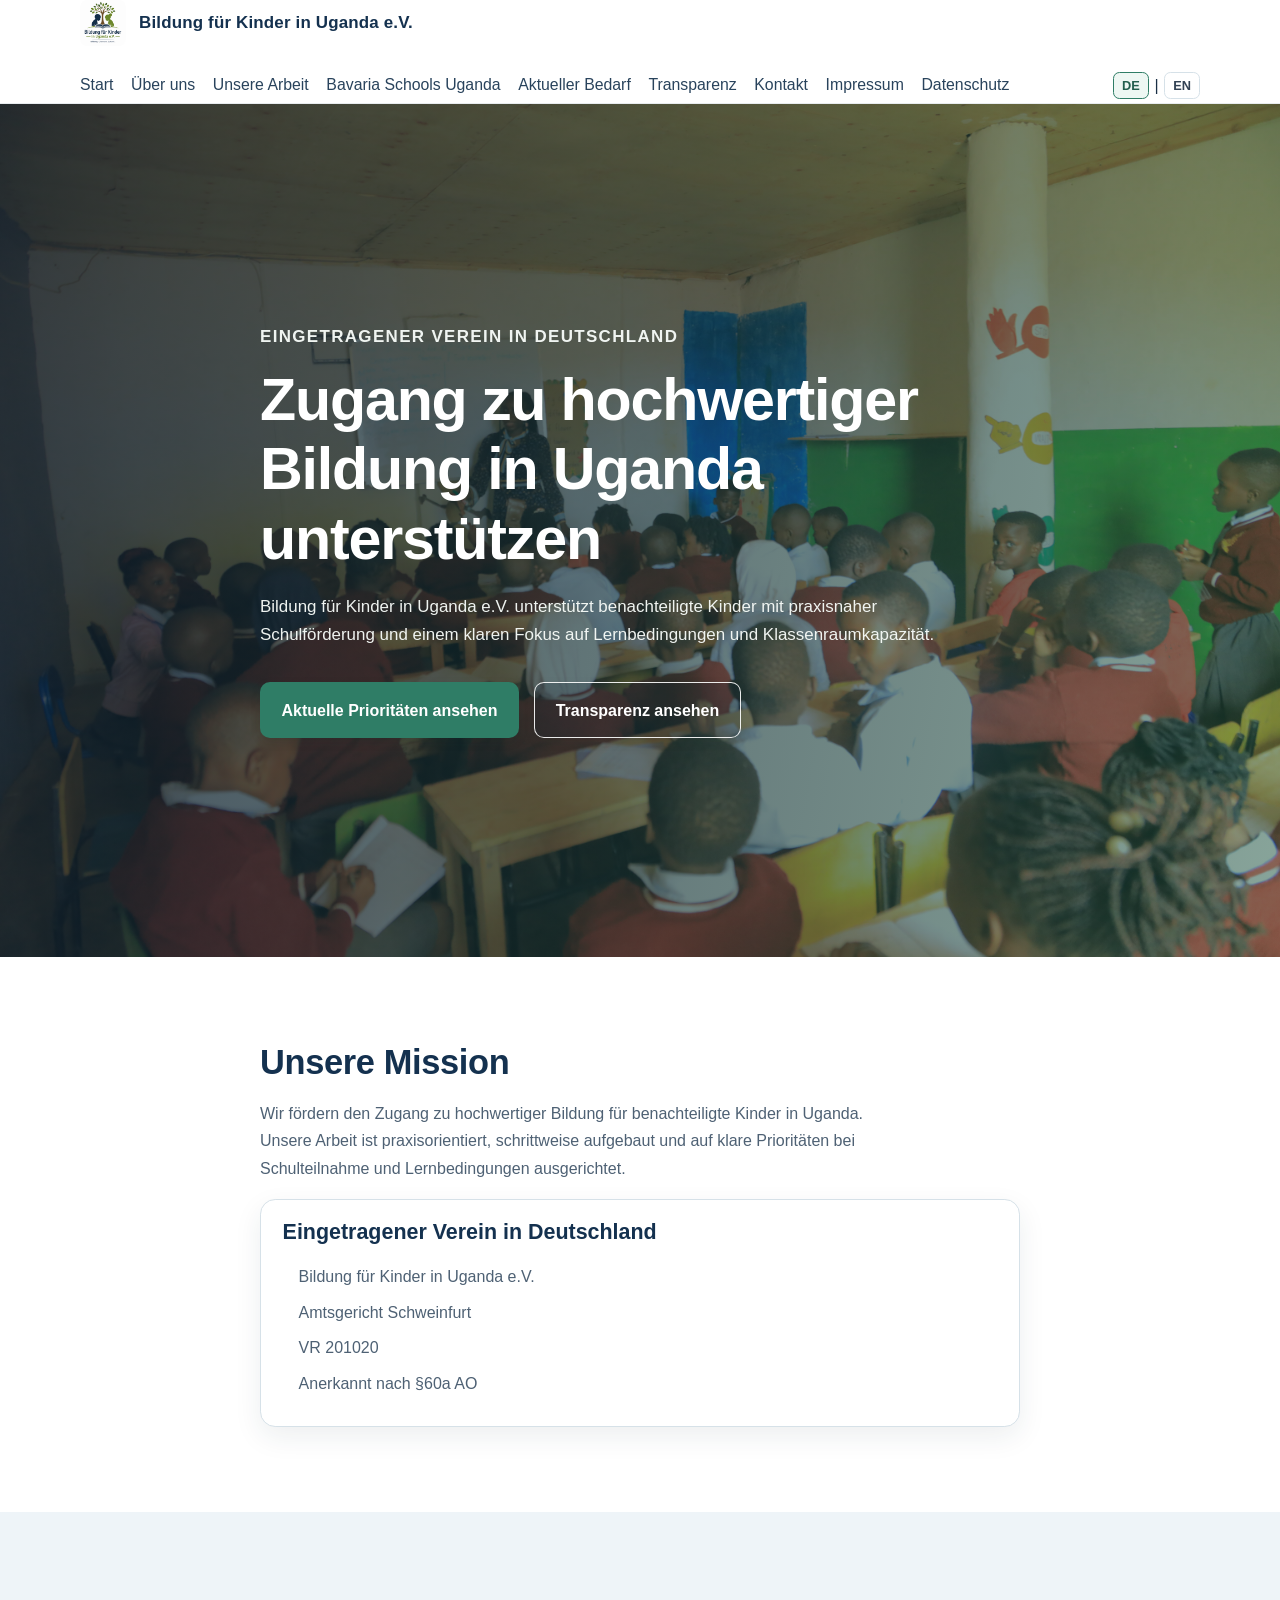
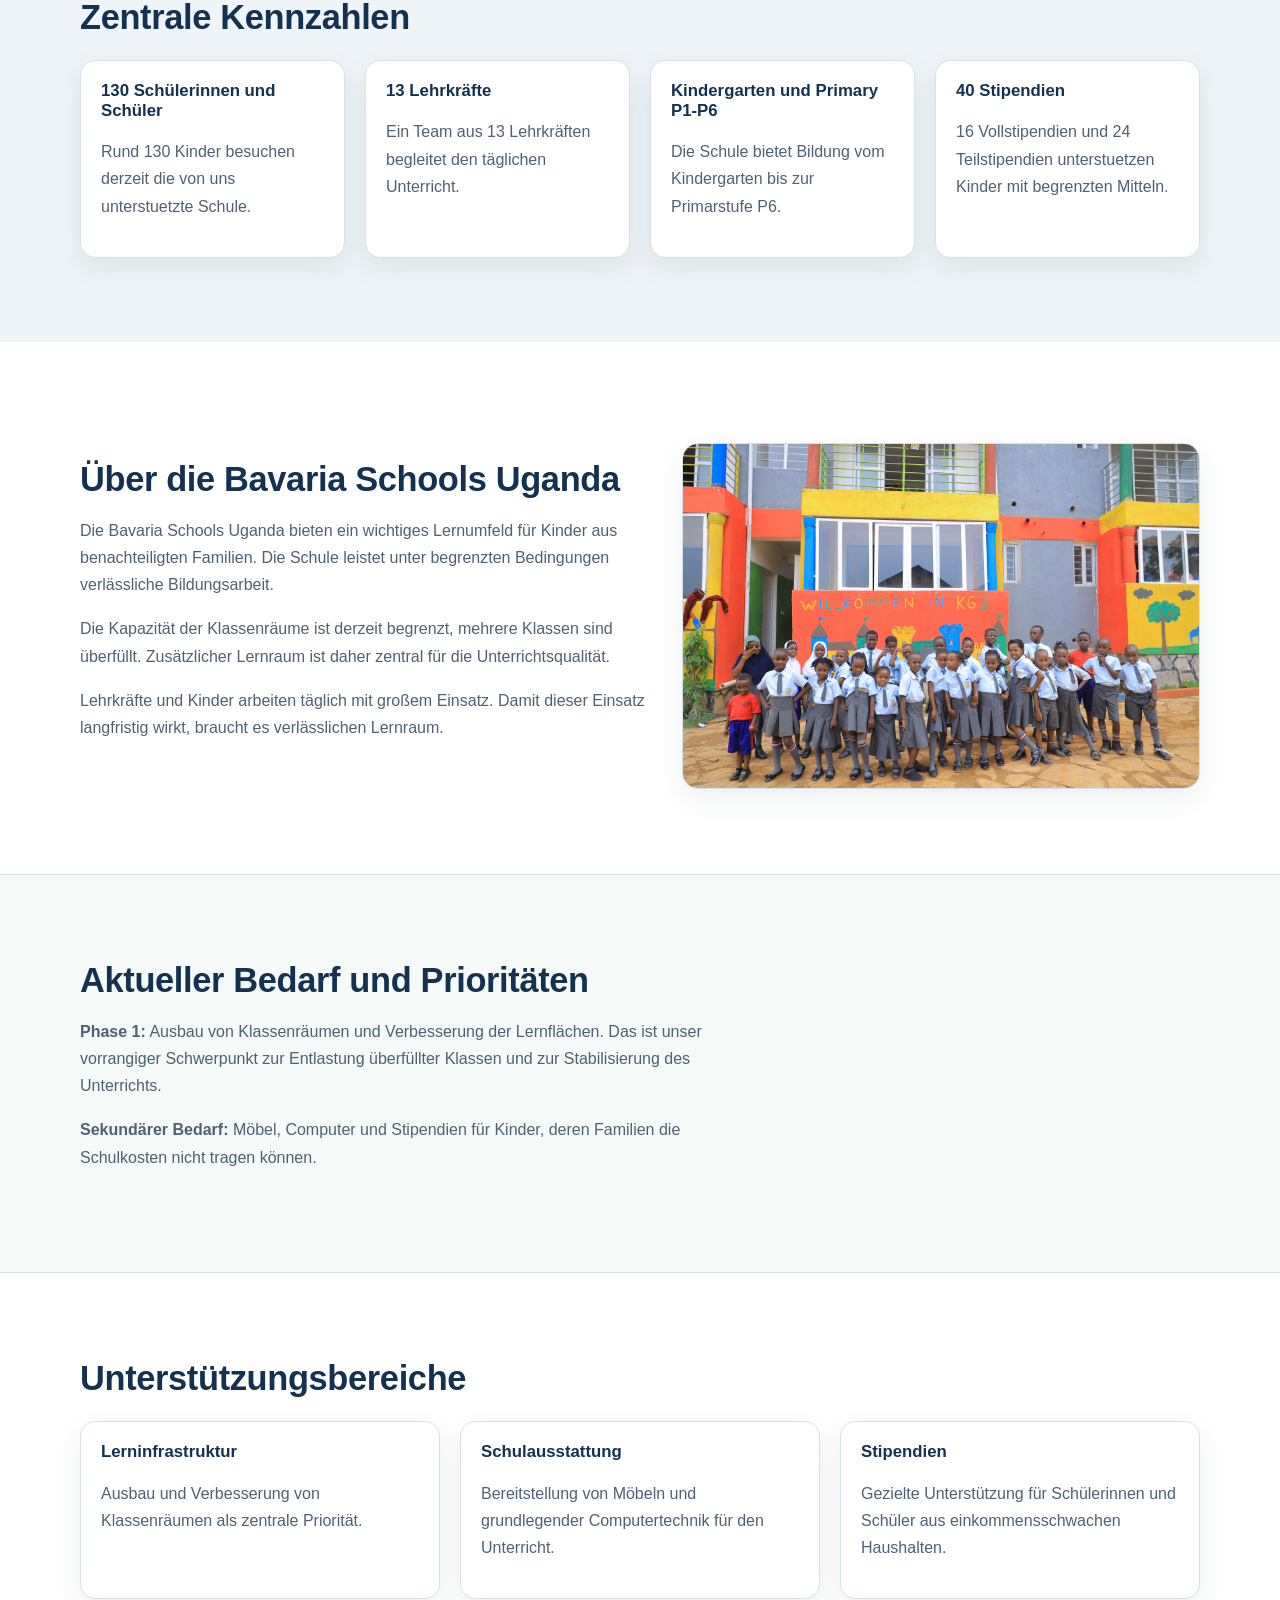
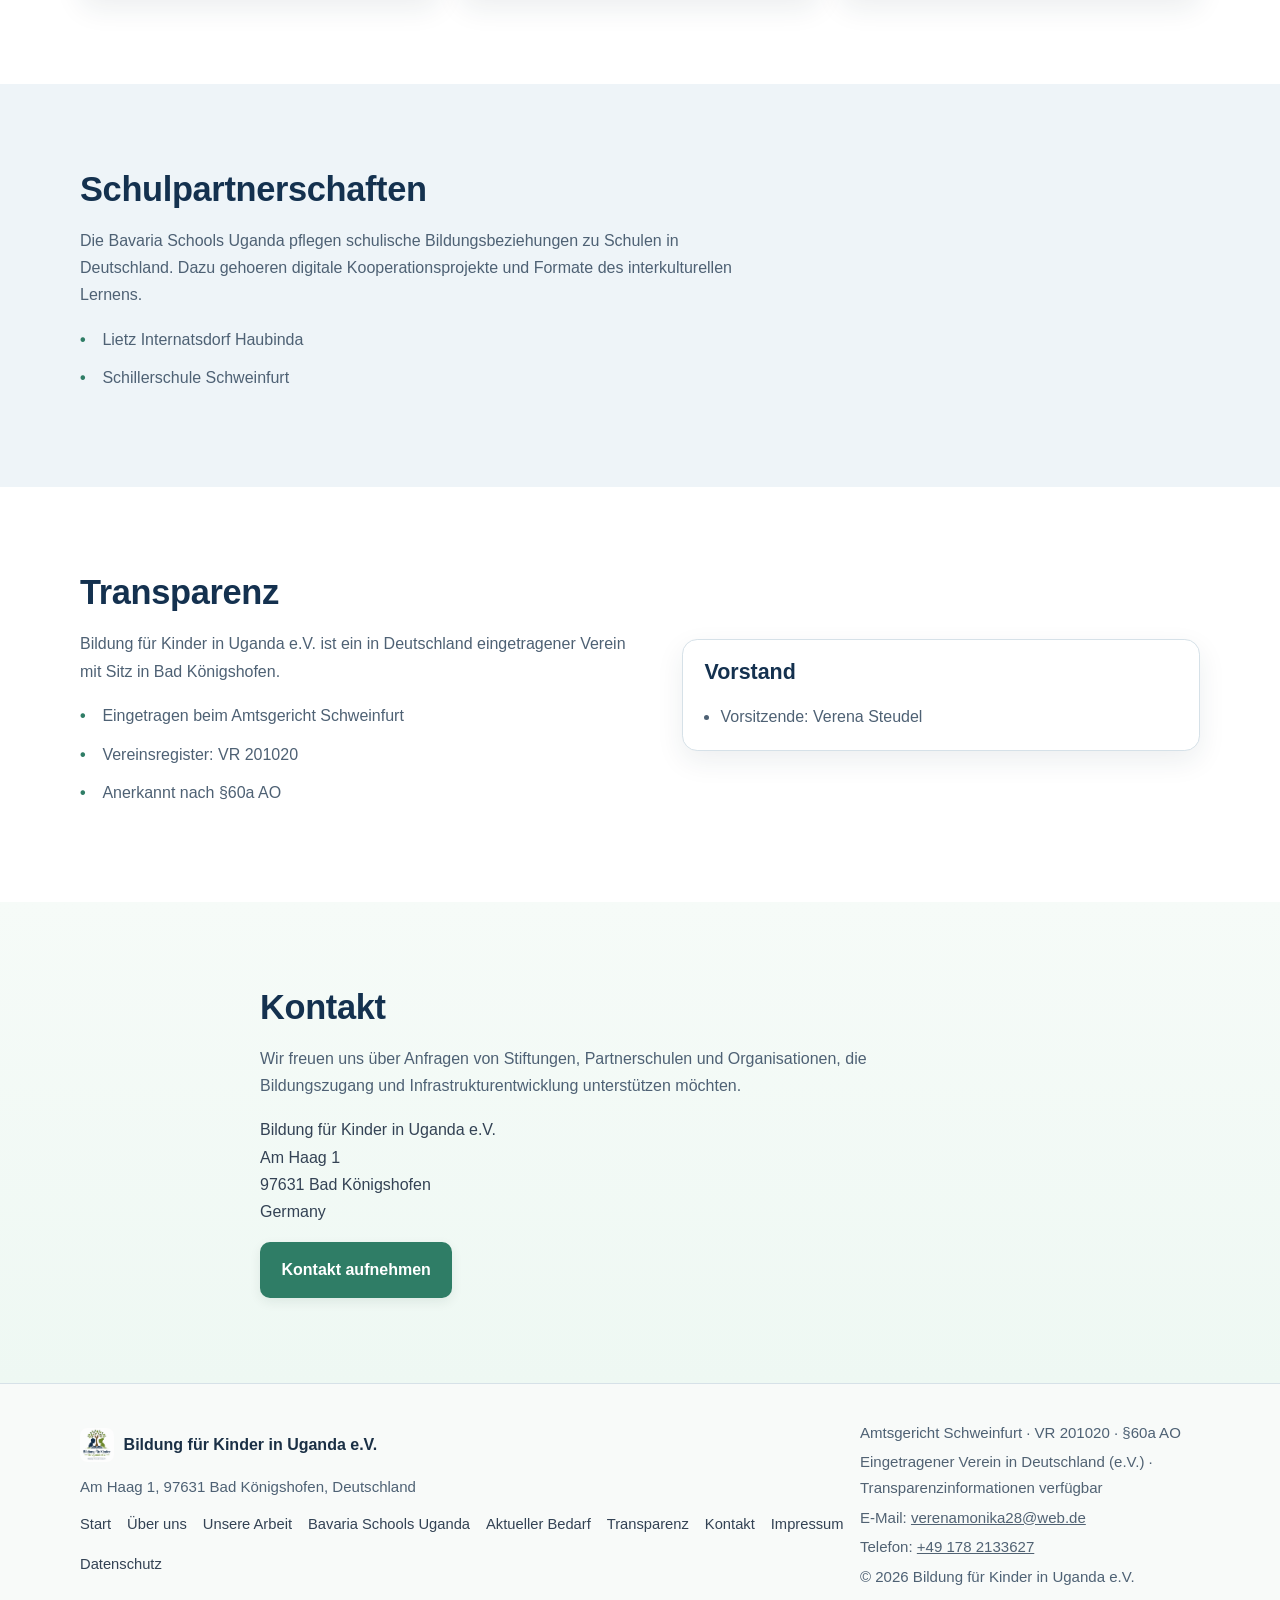
==== index.html @ a5f2689e "Initial NGO website commit" ====
<!doctype html>
<html lang="de">
  <head>
    <meta charset="UTF-8" />
    <meta name="viewport" content="width=device-width, initial-scale=1.0" />
    <meta
      name="description"
      content="Startseite von Bildung für Kinder in Uganda e.V., einem in Deutschland eingetragenen Verein zur Unterstützung von Bildungszugang und Lerninfrastruktur in Uganda."
      data-en="Home page of Bildung für Kinder in Uganda e.V., a registered association in Germany supporting educational access and learning infrastructure in Uganda."
    />
    <title data-en="Home | Bildung für Kinder in Uganda e.V.">Startseite | Bildung für Kinder in Uganda e.V.</title>
    <!-- Replace with real favicon later -->
    <link rel="icon" href="assets/images/favicon.png" />
    <link rel="stylesheet" href="assets/css/styles.css" />
  </head>
  <body>
    <a class="skip-link" href="#main-content" data-en="Skip to main content">Zum Inhalt springen</a>
    <header class="site-header">
      <div class="container nav-wrap">
        <a class="logo" href="index.html">
          <img
            class="logo-img"
            src="assets/images/logo-bildung-fuer-kinder-uganda-ev.png"
            alt="Logo von Bildung für Kinder in Uganda e.V."
          />
          <span class="logo-text">Bildung für Kinder in Uganda e.V.</span>
        </a>
        <button class="menu-toggle" type="button" aria-expanded="false" aria-controls="primary-nav" data-en="Menu">
          Menü
        </button>
        <nav id="primary-nav" class="nav" aria-label="Primary navigation">
          <a href="index.html" data-en="Home">Start</a>
          <a href="about.html" data-en="About">Über uns</a>
          <a href="our-work.html" data-en="Our Work">Unsere Arbeit</a>
          <a href="bavaria-schools.html" data-en="Bavaria Schools Uganda">Bavaria Schools Uganda</a>
          <a href="current-needs.html" data-en="Current Needs">Aktueller Bedarf</a>
          <a href="transparency.html" data-en="Transparency">Transparenz</a>
          <a href="contact.html" data-en="Contact">Kontakt</a>
          <a href="impressum.html">Impressum</a>
          <a href="privacy.html" data-en="Privacy">Datenschutz</a>
        </nav>
        <div class="lang-switcher" aria-label="Sprachauswahl">
          <button class="lang-btn active" type="button" data-lang="de">DE</button>
          <span>|</span>
          <button class="lang-btn" type="button" data-lang="en">EN</button>
        </div>
      </div>
    </header>

    <main id="main-content">
      <section id="top" class="hero">
        <img
          src="assets/images/classroom-learning.jpg"
          alt="Kinder beim Lernen im Unterricht an einer Schule in Uganda"
          data-en="Primary school classroom in Uganda with children learning"
        />
        <div class="hero-overlay">
          <div class="container hero-content">
            <p class="eyebrow" data-en="Registered non-profit association in Germany">Eingetragener Verein in Deutschland</p>
            <h1 data-en="Supporting access to quality education in Uganda">Zugang zu hochwertiger Bildung in Uganda unterstützen</h1>
            <p>
              Bildung für Kinder in Uganda e.V. unterstützt benachteiligte Kinder mit
              praxisnaher Schulförderung und einem klaren Fokus auf Lernbedingungen und
              Klassenraumkapazität.
            </p>
            <div class="hero-actions">
              <a class="btn btn-primary" href="current-needs.html" data-en="View current priorities">Aktuelle Prioritäten ansehen</a>
              <a class="btn btn-outline" href="transparency.html" data-en="Our legal information">Transparenz ansehen</a>
            </div>
          </div>
        </div>
      </section>

      <section id="mission" class="section">
        <div class="container narrow">
          <h2 data-en="Our Mission">Unsere Mission</h2>
          <p>
            Wir fördern den Zugang zu hochwertiger Bildung für benachteiligte Kinder in Uganda.
            Unsere Arbeit ist praxisorientiert, schrittweise aufgebaut und auf klare Prioritäten
            bei Schulteilnahme und Lernbedingungen ausgerichtet.
          </p>
          <div class="panel">
            <h3 data-en="Registered Association in Germany">Eingetragener Verein in Deutschland</h3>
            <ul class="detail-list">
              <li>Bildung für Kinder in Uganda e.V.</li>
              <li>Amtsgericht Schweinfurt</li>
              <li>VR 201020</li>
              <li data-en="Recognized under §60a AO">Anerkannt nach §60a AO</li>
            </ul>
          </div>
        </div>
      </section>

      <section class="section section-alt">
        <div class="container">
          <h2 data-en="Key Facts">Zentrale Kennzahlen</h2>
          <div class="grid cards cards-4">
            <article class="card">
              <h3 data-en="130 students">130 Schülerinnen und Schüler</h3>
              <p data-en="Around 130 children currently attend the school we support.">Rund 130 Kinder besuchen derzeit die von uns unterstuetzte Schule.</p>
            </article>
            <article class="card">
              <h3 data-en="13 teachers">13 Lehrkräfte</h3>
              <p data-en="A team of 13 teachers provides daily instruction and guidance.">Ein Team aus 13 Lehrkräften begleitet den täglichen Unterricht.</p>
            </article>
            <article class="card">
              <h3 data-en="Kindergarten and Primary P1-P6">Kindergarten und Primary P1-P6</h3>
              <p data-en="The school offers early years and primary education through P6.">Die Schule bietet Bildung vom Kindergarten bis zur Primarstufe P6.</p>
            </article>
            <article class="card">
              <h3 data-en="40 scholarships">40 Stipendien</h3>
              <p data-en="16 full and 24 half scholarships support children with limited means.">16 Vollstipendien und 24 Teilstipendien unterstuetzen Kinder mit begrenzten Mitteln.</p>
            </article>
          </div>
        </div>
      </section>

      <section id="school" class="section">
        <div class="container two-col">
          <div>
            <h2 data-en="About Bavaria Schools Uganda">Über die Bavaria Schools Uganda</h2>
            <p>
              Die Bavaria Schools Uganda bieten ein wichtiges Lernumfeld für Kinder aus
              benachteiligten Familien. Die Schule leistet unter begrenzten Bedingungen verlässliche
              Bildungsarbeit.
            </p>
            <p>
              Die Kapazität der Klassenräume ist derzeit begrenzt, mehrere Klassen sind
              überfüllt. Zusätzlicher Lernraum ist daher zentral für die Unterrichtsqualität.
            </p>
            <p data-en="Teachers and children work with strong commitment every day. Better learning space is essential so this commitment can have full effect.">
              Lehrkräfte und Kinder arbeiten täglich mit großem Einsatz. Damit dieser Einsatz
              langfristig wirkt, braucht es verlässlichen Lernraum.
            </p>
          </div>
          <div class="image-card">
            <!-- Replace with real photo: classroom, learning environment, respectful NGO imagery -->
            <img
              src="assets/images/school-environment.jpg"
              alt="Schulumfeld und Kinder an der unterstützten Schule in Uganda"
              data-en="Students and teacher in a community school in Uganda"
            />
          </div>
        </div>
      </section>

      <section id="needs" class="section section-highlight">
        <div class="container">
          <h2 data-en="Current Needs">Aktueller Bedarf und Prioritäten</h2>
          <p>
            <strong data-en="Phase 1:">Phase 1:</strong> Ausbau von Klassenräumen und Verbesserung
            der Lernflächen. Das ist unser vorrangiger Schwerpunkt zur Entlastung überfüllter
            Klassen und zur Stabilisierung des Unterrichts.
          </p>
          <p>
            <strong data-en="Secondary needs:">Sekundärer Bedarf:</strong> Möbel, Computer und
            Stipendien für Kinder, deren Familien die Schulkosten nicht tragen können.
          </p>
        </div>
      </section>

      <section class="section">
        <div class="container">
          <h2 data-en="Support Areas">Unterstützungsbereiche</h2>
          <div class="grid cards cards-3">
            <article class="card">
              <h3 data-en="Learning infrastructure">Lerninfrastruktur</h3>
              <p data-en="Expansion and improvement of classrooms as the central priority.">Ausbau und Verbesserung von Klassenräumen als zentrale Priorität.</p>
            </article>
            <article class="card">
              <h3 data-en="School equipment">Schulausstattung</h3>
              <p data-en="Provision of furniture and basic computer resources for teaching.">Bereitstellung von Möbeln und grundlegender Computertechnik für den Unterricht.</p>
            </article>
            <article class="card">
              <h3 data-en="Scholarships">Stipendien</h3>
              <p data-en="Targeted support for students from households with limited income.">Gezielte Unterstützung für Schülerinnen und Schüler aus einkommensschwachen Haushalten.</p>
            </article>
          </div>
        </div>
      </section>

      <section id="partners" class="section section-alt">
        <div class="container">
          <h2 data-en="Partnerships">Schulpartnerschaften</h2>
          <p data-en="Bavaria Schools Uganda maintains educational connections with schools in Germany. These include digital collaborative projects and intercultural learning formats.">
            Die Bavaria Schools Uganda pflegen schulische Bildungsbeziehungen zu Schulen in
            Deutschland. Dazu gehoeren digitale Kooperationsprojekte und Formate des
            interkulturellen Lernens.
          </p>
          <ul class="partner-list">
            <li>Lietz Internatsdorf Haubinda</li>
            <li>Schillerschule Schweinfurt</li>
          </ul>
        </div>
      </section>

      <section id="transparency" class="section">
        <div class="container two-col">
          <div>
            <h2 data-en="Transparency">Transparenz</h2>
            <p>
              Bildung für Kinder in Uganda e.V. ist ein in Deutschland eingetragener Verein mit
              Sitz in Bad Königshofen.
            </p>
            <ul class="check-list">
              <li data-en="Registered at Amtsgericht Schweinfurt">Eingetragen beim Amtsgericht Schweinfurt</li>
              <li data-en="Association register: VR 201020">Vereinsregister: VR 201020</li>
              <li data-en="Recognized under §60a AO">Anerkannt nach §60a AO</li>
            </ul>
          </div>
          <div class="panel">
            <h3 data-en="Governance">Vorstand</h3>
            <ul>
              <li data-en="Chairperson: Verena Steudel">Vorsitzende: Verena Steudel</li>
            </ul>
          </div>
        </div>
      </section>

      <section id="contact" class="section section-cta">
        <div class="container narrow">
          <h2 data-en="Contact">Kontakt</h2>
          <p>
            Wir freuen uns über Anfragen von Stiftungen, Partnerschulen und Organisationen, die
            Bildungszugang und Infrastrukturentwicklung unterstützen möchten.
          </p>
          <p class="address">
            Bildung für Kinder in Uganda e.V.<br />
            Am Haag 1<br />
            97631 Bad Königshofen<br />
            Germany
          </p>
          <a class="btn btn-primary" href="contact.html" data-en="Get in touch">Kontakt aufnehmen</a>
        </div>
      </section>
    </main>

    <footer class="site-footer">
      <div class="container footer-grid">
        <div>
          <strong>
            <img
              class="footer-logo"
              src="assets/images/logo-bildung-fuer-kinder-uganda-ev.png"
              alt="Logo von Bildung für Kinder in Uganda e.V."
            />
            Bildung für Kinder in Uganda e.V.
          </strong>
          <p data-en="Am Haag 1, 97631 Bad Königshofen, Germany">Am Haag 1, 97631 Bad Königshofen, Deutschland</p>
          <ul class="footer-links">
            <li><a href="index.html" data-en="Home">Start</a></li>
            <li><a href="about.html" data-en="About">Über uns</a></li>
            <li><a href="our-work.html" data-en="Our Work">Unsere Arbeit</a></li>
            <li><a href="bavaria-schools.html">Bavaria Schools Uganda</a></li>
            <li><a href="current-needs.html" data-en="Current Needs">Aktueller Bedarf</a></li>
            <li><a href="transparency.html" data-en="Transparency">Transparenz</a></li>
            <li><a href="contact.html" data-en="Contact">Kontakt</a></li>
            <li><a href="impressum.html">Impressum</a></li>
            <li><a href="privacy.html" data-en="Privacy">Datenschutz</a></li>
          </ul>
        </div>
        <div>
          <p>Amtsgericht Schweinfurt · VR 201020 · §60a AO</p>
          <p class="footer-note" data-en="Registered association in Germany (e.V.) · Transparency information available">Eingetragener Verein in Deutschland (e.V.) · Transparenzinformationen verfügbar</p>
          <p class="footer-note">E-Mail: <a href="mailto:verenamonika28@web.de">verenamonika28@web.de</a></p>
          <p class="footer-note">Telefon: <a href="tel:+491782133627">+49 178 2133627</a></p>
          <p>© 2026 Bildung für Kinder in Uganda e.V.</p>
        </div>
      </div>
    </footer>

    <script src="assets/js/main.js"></script>
  </body>
</html>
---- assets/css/styles.css ----
:root {
  --bg: #ffffff;
  --text: #1a2f45;
  --muted: #4e6174;
  --heading: #14314f;
  --accent: #2f7d66;
  --accent-dark: #235f4e;
  --surface: #f5f9f7;
  --surface-alt: #eef4f8;
  --border: #d6e1e8;
  --shadow: 0 10px 28px rgba(21, 47, 70, 0.08);
}

*,
*::before,
*::after {
  box-sizing: border-box;
}

html {
  scroll-behavior: smooth;
}

body {
  margin: 0;
  font-family: "Inter", "Segoe UI", Roboto, Arial, sans-serif;
  line-height: 1.7;
  color: var(--text);
  background: var(--bg);
  overflow-x: hidden;
}

img {
  max-width: 100%;
  display: block;
}

a {
  color: inherit;
}

.container {
  width: min(1120px, 92%);
  margin: 0 auto;
}

.narrow {
  width: min(760px, 100%);
}

.section {
  padding: 5.3rem 0;
}

.section-alt {
  background: var(--surface-alt);
}

.section-highlight {
  background: var(--surface);
  border-top: 1px solid var(--border);
  border-bottom: 1px solid var(--border);
}

.section-cta {
  background: linear-gradient(180deg, #f6fbf8 0%, #eef8f3 100%);
}

h1,
h2,
h3 {
  line-height: 1.18;
  margin: 0 0 1.1rem;
  color: var(--heading);
}

h1 {
  font-size: clamp(2.1rem, 4.6vw, 3.4rem);
  letter-spacing: -0.02em;
}

h2 {
  font-size: clamp(1.55rem, 2.7vw, 2.15rem);
  letter-spacing: -0.01em;
}

h3 {
  font-size: clamp(1.12rem, 1.9vw, 1.34rem);
}

p {
  margin: 0 0 1.05rem;
  color: var(--muted);
}

main p,
main li {
  max-width: 74ch;
}

.skip-link {
  position: absolute;
  left: -999px;
  top: 0.5rem;
  background: #0f1720;
  color: #fff;
  padding: 0.6rem 0.9rem;
  border-radius: 0.4rem;
}

.skip-link:focus {
  left: 0.75rem;
  z-index: 9999;
}

.site-header {
  position: sticky;
  top: 0;
  z-index: 20;
  background: rgba(255, 255, 255, 0.95);
  backdrop-filter: blur(8px);
  border-bottom: 1px solid #e8ecef;
}

.nav-wrap {
  display: flex;
  align-items: center;
  justify-content: space-between;
  gap: 1.4rem;
  min-height: 92px;
  flex-wrap: wrap;
}

.logo {
  display: inline-flex;
  align-items: center;
  gap: 0.82rem;
  text-decoration: none;
  font-weight: 700;
  color: var(--heading);
  letter-spacing: 0.01em;
}

.logo-img {
  width: 46px;
  height: 46px;
  object-fit: contain;
  border-radius: 0.45rem;
  flex-shrink: 0;
}

.logo-text {
  line-height: 1.25;
  font-size: 1.06rem;
}

.nav {
  display: flex;
  align-items: center;
  gap: 1.1rem;
  flex-wrap: wrap;
  justify-content: flex-end;
}

.nav a {
  text-decoration: none;
  color: #29435c;
  font-weight: 500;
  font-size: 0.99rem;
  padding: 0.24rem 0;
}

.nav a:hover,
.nav a:focus-visible {
  color: var(--accent);
}

.menu-toggle {
  display: none;
  border: 1px solid var(--border);
  background: #fff;
  border-radius: 0.55rem;
  padding: 0.5rem 0.85rem;
  font-weight: 600;
  color: #263445;
}

.lang-switcher {
  display: inline-flex;
  align-items: center;
  gap: 0.35rem;
  margin-left: 0.4rem;
}

.lang-btn {
  border: 1px solid var(--border);
  background: #fff;
  color: #334254;
  border-radius: 0.4rem;
  padding: 0.3rem 0.5rem;
  font-size: 0.8rem;
  font-weight: 600;
  cursor: pointer;
}

.lang-btn.active {
  border-color: var(--accent);
  color: var(--accent-dark);
  background: #eef7f3;
}

.hero {
  position: relative;
  min-height: 72vh;
  display: grid;
}

.hero img {
  width: 100%;
  height: 100%;
  object-fit: cover;
  min-height: 72vh;
  background: #dfe8e3;
}

.hero-overlay {
  position: absolute;
  inset: 0;
  background: linear-gradient(100deg, rgba(13, 28, 45, 0.8), rgba(27, 82, 62, 0.52));
  display: flex;
  align-items: center;
}

.hero-content {
  max-width: 760px;
  color: #fff;
}

.hero-content p {
  color: rgba(247, 251, 248, 0.96);
  font-size: 1.06rem;
}

.eyebrow {
  text-transform: uppercase;
  letter-spacing: 0.08em;
  font-size: 0.84rem;
  font-weight: 600;
  color: #ecf7f1;
  margin-bottom: 0.8rem;
}

.hero-actions {
  display: flex;
  flex-wrap: wrap;
  gap: 0.95rem;
  margin-top: 2rem;
}

.hero-content h1 {
  color: #ffffff;
  margin-bottom: 1.15rem;
  font-size: clamp(2.35rem, 5vw, 3.7rem);
}

.page-hero {
  background: linear-gradient(180deg, #f6fbf8 0%, #edf4f9 100%);
  border-bottom: 1px solid var(--border);
  padding: 5.2rem 0 3.2rem;
}

.page-hero h1 {
  max-width: 780px;
}

.page-hero p {
  max-width: 760px;
}

.page-hero h1 {
  margin-bottom: 1.3rem;
}

.btn {
  display: inline-block;
  text-decoration: none;
  border-radius: 0.62rem;
  padding: 0.84rem 1.28rem;
  font-weight: 600;
  transition: 0.2s ease;
  box-shadow: 0 4px 12px rgba(17, 49, 34, 0.08);
}

.btn-primary {
  background: var(--accent);
  color: #fff;
  border: 1px solid transparent;
}

.btn-primary:hover,
.btn-primary:focus-visible {
  background: var(--accent-dark);
}

.btn-outline {
  border: 1px solid rgba(255, 255, 255, 0.9);
  color: #fff;
  background: rgba(13, 37, 54, 0.18);
}

.btn-outline:hover,
.btn-outline:focus-visible {
  background: rgba(255, 255, 255, 0.14);
}

.grid {
  display: grid;
  gap: 1.25rem;
  margin-top: 1.4rem;
}

.cards-4 {
  grid-template-columns: repeat(4, minmax(0, 1fr));
}

.cards-3 {
  grid-template-columns: repeat(3, minmax(0, 1fr));
}

.cards-2 {
  grid-template-columns: repeat(2, minmax(0, 1fr));
}

.card {
  background: #fff;
  border: 1px solid var(--border);
  border-radius: 0.95rem;
  padding: 1.25rem;
  box-shadow: var(--shadow);
}

.card h3 {
  font-size: 1.05rem;
}

.two-col {
  display: grid;
  grid-template-columns: 1.1fr 1fr;
  gap: 2rem;
  align-items: center;
}

.image-card {
  border-radius: 1rem;
  overflow: hidden;
  border: 1px solid var(--border);
  box-shadow: var(--shadow);
  min-height: 290px;
  margin-top: 1rem;
}

.image-card img {
  width: 100%;
  height: 100%;
  object-fit: cover;
  background: #dfe8e3;
}

.portrait-frame {
  width: min(220px, 100%);
  aspect-ratio: 4 / 5;
  border-radius: 0.75rem;
  overflow: hidden;
  border: 1px solid var(--border);
  background: #dfe8e3;
  margin-bottom: 0.8rem;
}

.portrait-frame img {
  width: 100%;
  height: 100%;
  object-fit: cover;
}

.partner-list,
.check-list {
  list-style: none;
  padding: 0;
  margin: 1.1rem 0 0;
}

.partner-list li,
.check-list li {
  position: relative;
  padding-left: 1.4rem;
  margin-bottom: 0.7rem;
  color: var(--muted);
}

.partner-list li::before,
.check-list li::before {
  content: "•";
  position: absolute;
  left: 0;
  color: var(--accent);
  font-weight: 700;
}

.panel {
  background: #fff;
  border: 1px solid var(--border);
  border-radius: 0.95rem;
  padding: 1.25rem 1.35rem;
  box-shadow: var(--shadow);
}

.panel ul {
  margin: 0;
  padding-left: 1rem;
  color: var(--muted);
}

.trust-grid {
  display: grid;
  grid-template-columns: repeat(3, minmax(0, 1fr));
  gap: 1rem;
  margin-top: 1.2rem;
}

.trust-item {
  background: #fff;
  border: 1px solid var(--border);
  border-radius: 0.75rem;
  padding: 0.9rem 1rem;
}

.trust-item strong {
  display: block;
  margin-bottom: 0.2rem;
  color: #2e4051;
}

.detail-list {
  list-style: none;
  padding: 0;
  margin: 1rem 0 0;
}

.detail-list li {
  margin-bottom: 0.55rem;
  color: var(--muted);
}

.legal-content h2 {
  margin-top: 2rem;
}

.legal-content h2:first-child {
  margin-top: 0;
}

.legal-content p,
.legal-content li {
  max-width: 860px;
}

.legal-note {
  margin-top: 1.5rem;
  padding: 0.9rem 1rem;
  border: 1px solid var(--border);
  border-radius: 0.6rem;
  background: #f8fbf9;
}

.form-grid {
  display: grid;
  gap: 0.9rem;
  margin-top: 0.45rem;
}

.form-grid label {
  font-weight: 600;
  color: #304052;
}

.form-grid input,
.form-grid textarea {
  width: 100%;
  border: 1px solid var(--border);
  border-radius: 0.55rem;
  padding: 0.72rem 0.82rem;
  font: inherit;
  color: var(--text);
  background: #fff;
}

.form-grid textarea {
  min-height: 150px;
  resize: vertical;
}

.address {
  color: #334254;
}

.site-footer {
  border-top: 1px solid var(--border);
  background: #f8faf9;
  padding: 2rem 0 1.7rem;
}

.footer-grid {
  display: grid;
  grid-template-columns: 1fr auto;
  gap: 1rem;
  align-items: center;
}

.footer-links {
  list-style: none;
  padding: 0;
  margin: 0.7rem 0 0;
  display: flex;
  flex-wrap: wrap;
  gap: 0.8rem 1rem;
}

.footer-links a {
  text-decoration: none;
  color: #334254;
  font-size: 0.92rem;
}

.footer-links a:hover,
.footer-links a:focus-visible {
  color: var(--accent);
}

.site-footer p {
  margin: 0.25rem 0 0;
  font-size: 0.94rem;
}

.footer-note {
  color: #516273;
  font-size: 0.88rem;
  max-width: 340px;
}

.site-footer strong {
  display: inline-flex;
  align-items: center;
  gap: 0.6rem;
}

.footer-logo {
  width: 34px;
  height: 34px;
  object-fit: contain;
  border-radius: 0.45rem;
  flex-shrink: 0;
}

@media (max-width: 980px) {
  .cards-4 {
    grid-template-columns: repeat(2, minmax(0, 1fr));
  }

  .cards-3 {
    grid-template-columns: repeat(2, minmax(0, 1fr));
  }

  .cards-2 {
    grid-template-columns: 1fr;
  }

  .two-col {
    grid-template-columns: 1fr;
  }

  .trust-grid {
    grid-template-columns: 1fr;
  }
}

@media (max-width: 760px) {
  .menu-toggle {
    display: inline-block;
  }

  .lang-switcher {
    margin-left: 0;
  }

  .nav {
    position: absolute;
    top: 92px;
    right: 4%;
    left: 4%;
    background: #fff;
    border: 1px solid var(--border);
    border-radius: 0.8rem;
    padding: 0.75rem;
    box-shadow: var(--shadow);
    display: none;
    flex-direction: column;
    align-items: flex-start;
    gap: 0.7rem;
  }

  .nav a {
    font-size: 1rem;
  }

  .nav.open {
    display: flex;
  }

  .cards-4,
  .cards-3,
  .cards-2 {
    grid-template-columns: 1fr;
  }

  .hero {
    min-height: 66vh;
  }

  .hero img {
    min-height: 66vh;
  }

  .section {
    padding: 4.1rem 0;
  }

  .footer-grid {
    grid-template-columns: 1fr;
  }

  .page-hero {
    padding: 4.5rem 0 2.7rem;
  }
}
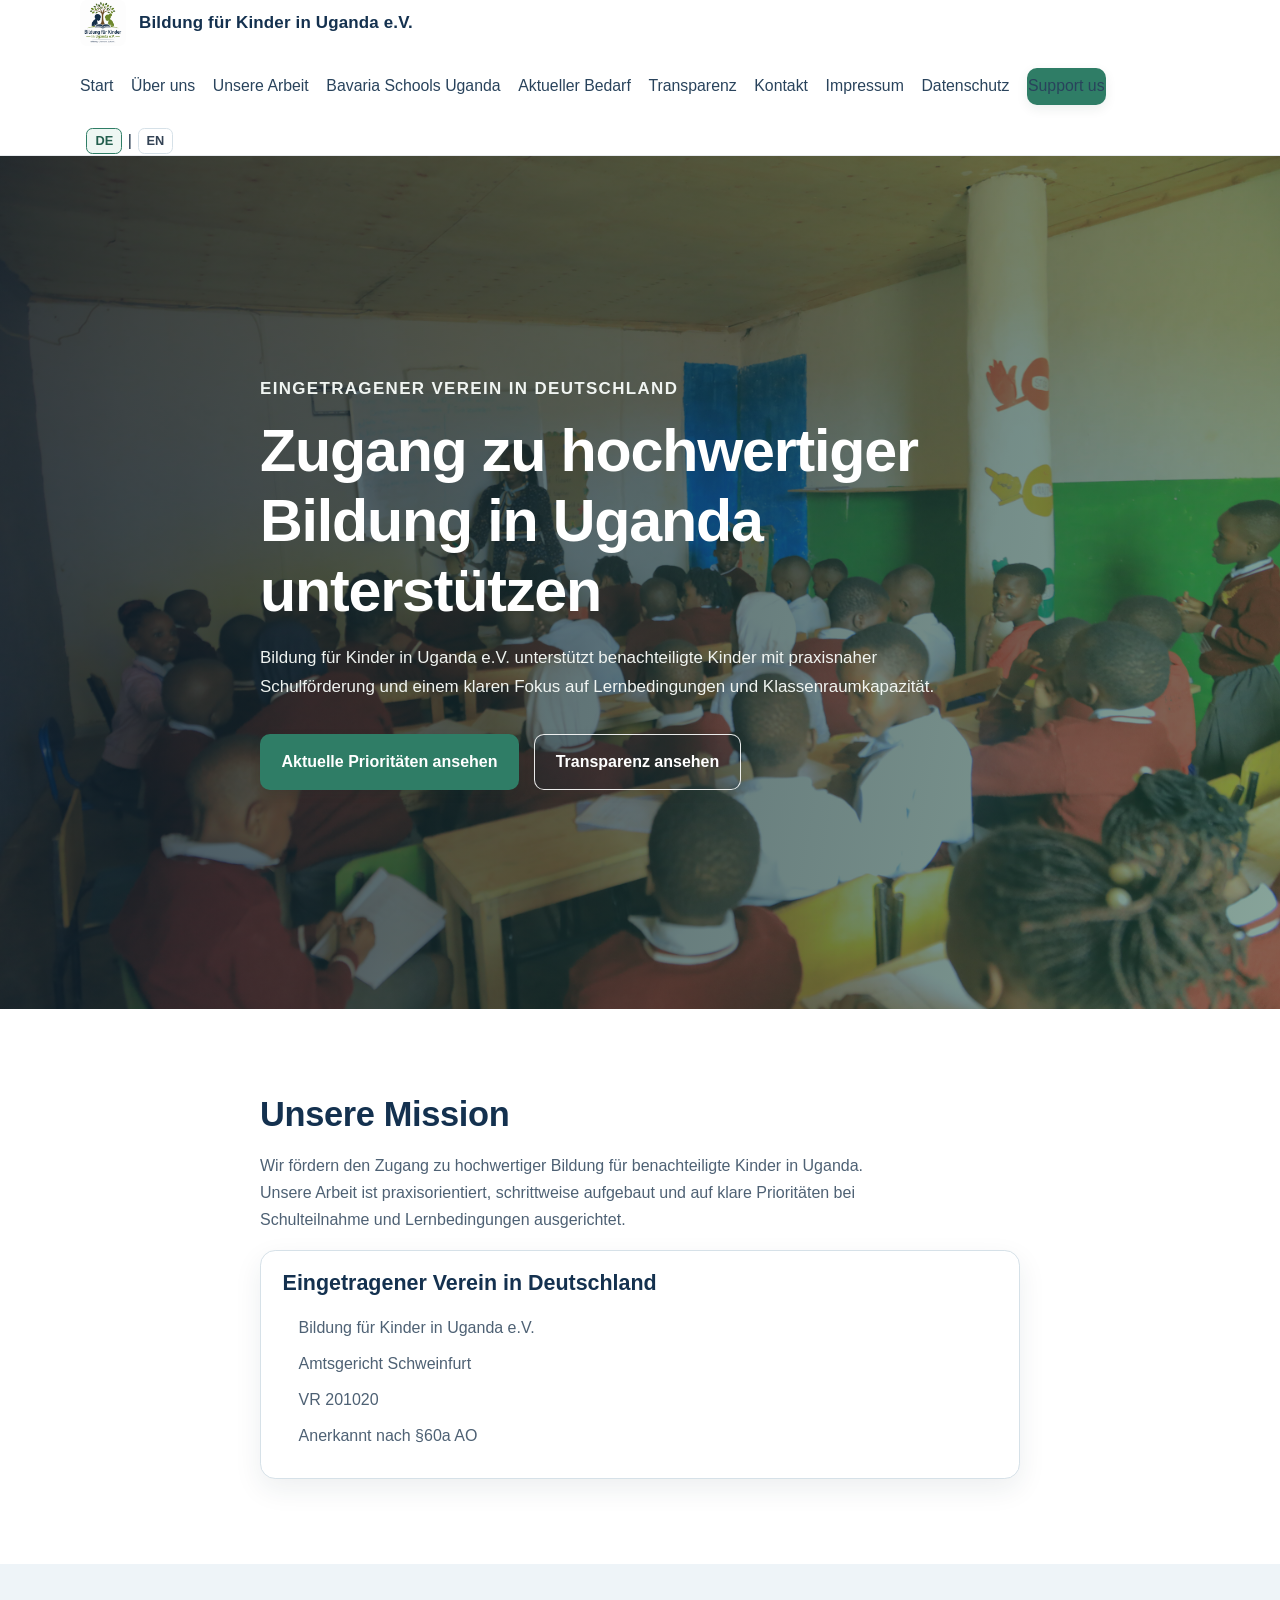
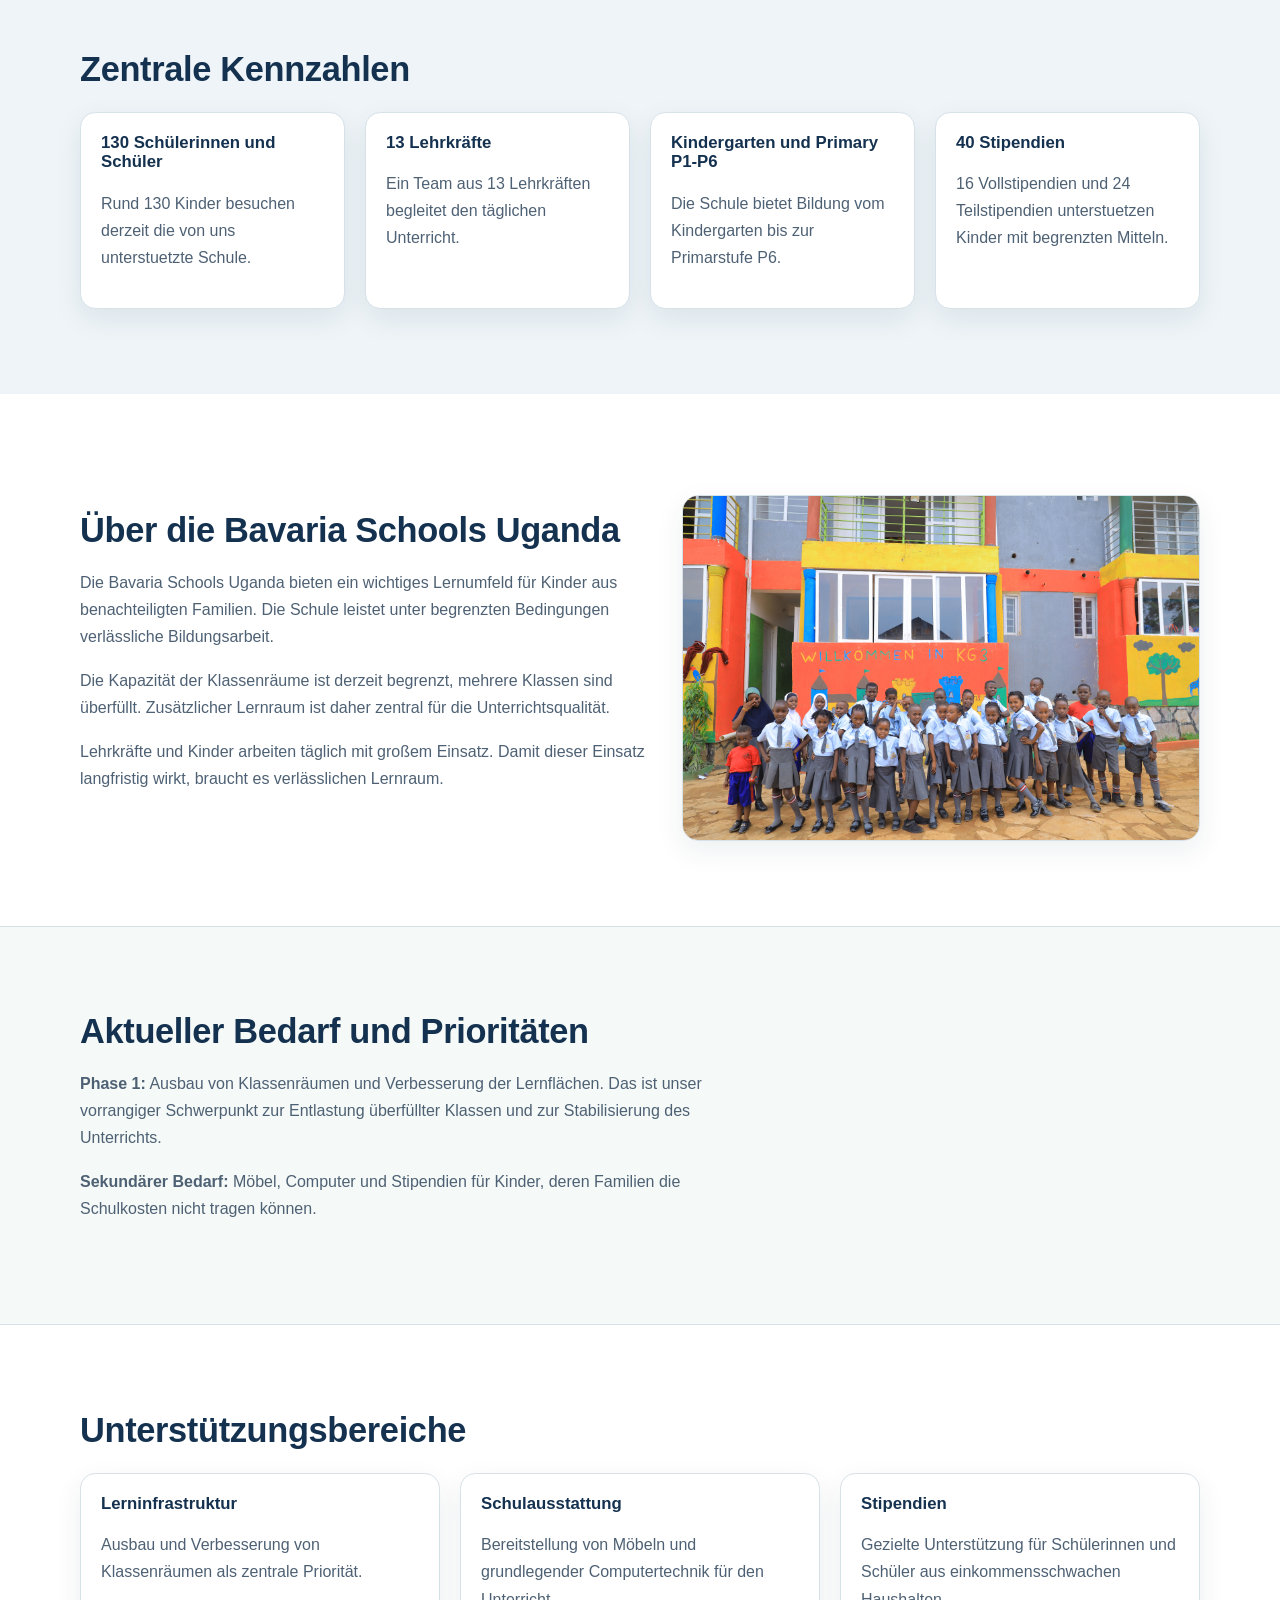
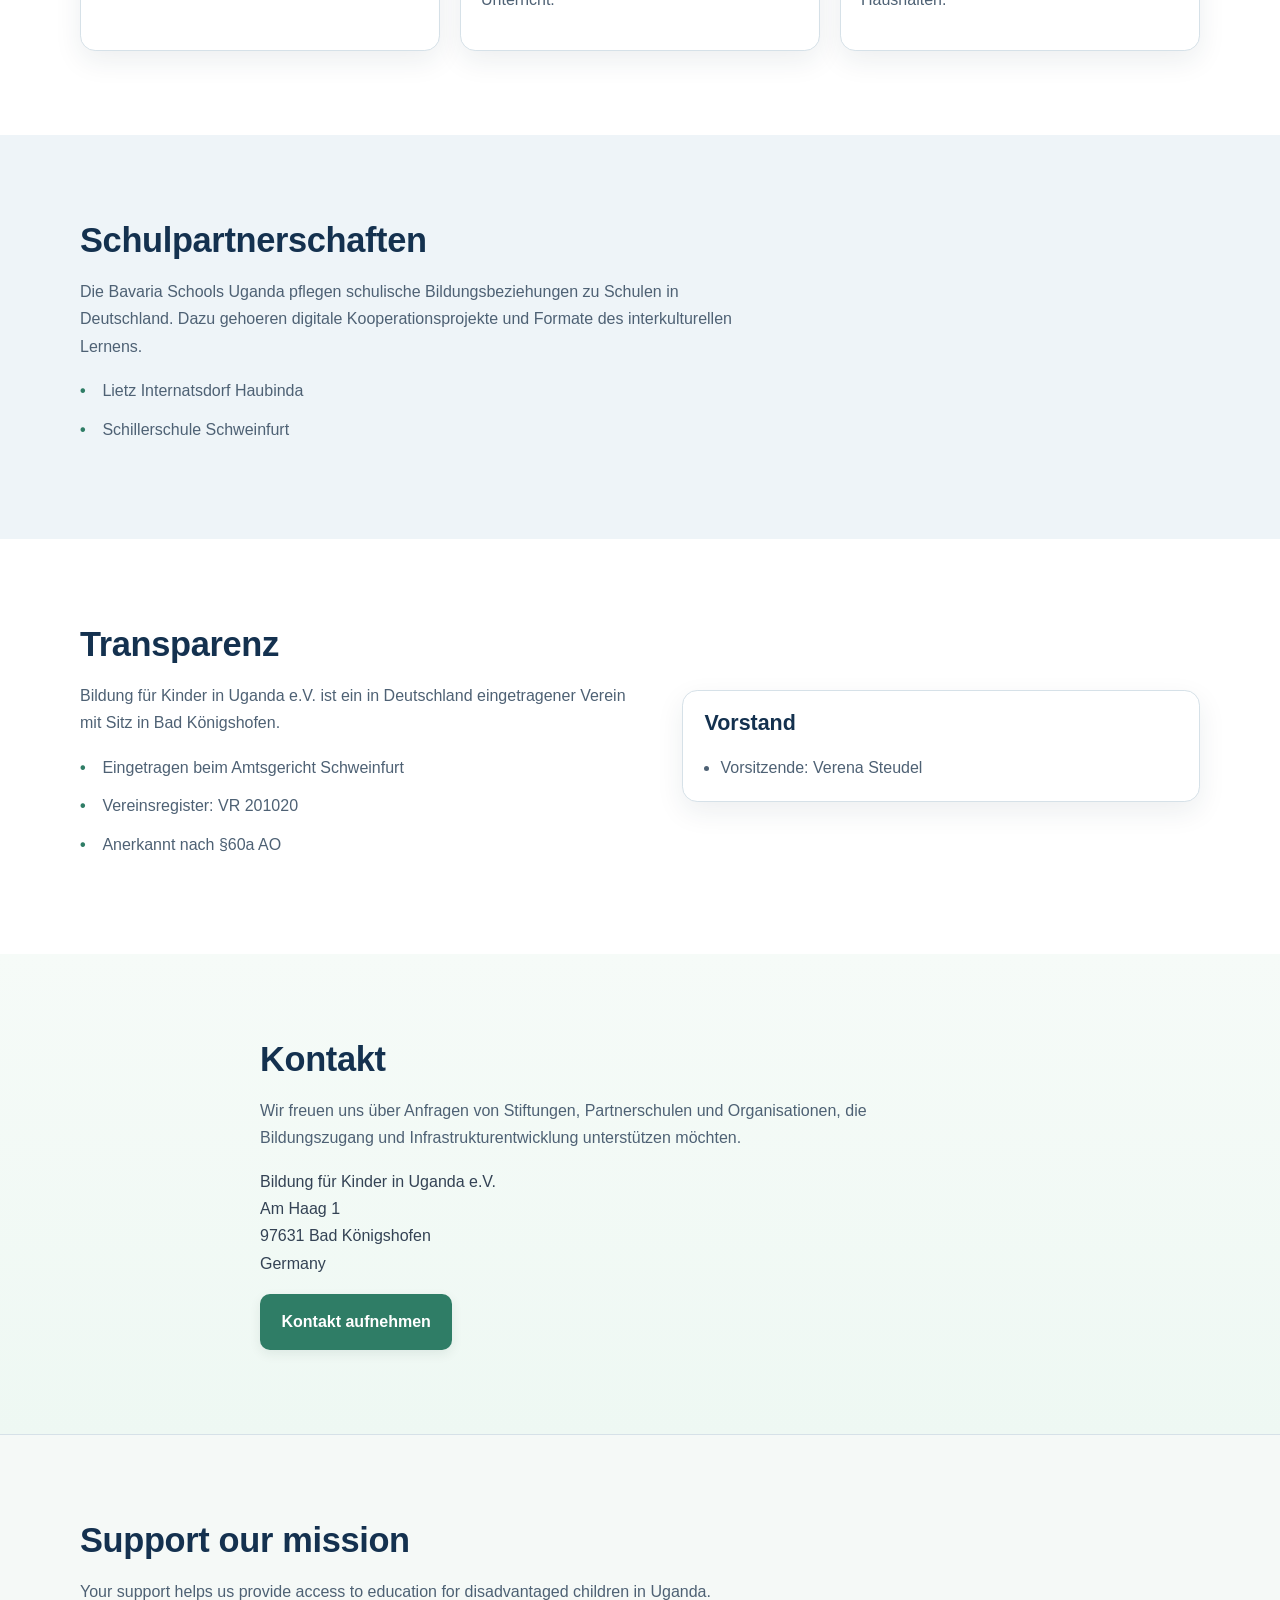
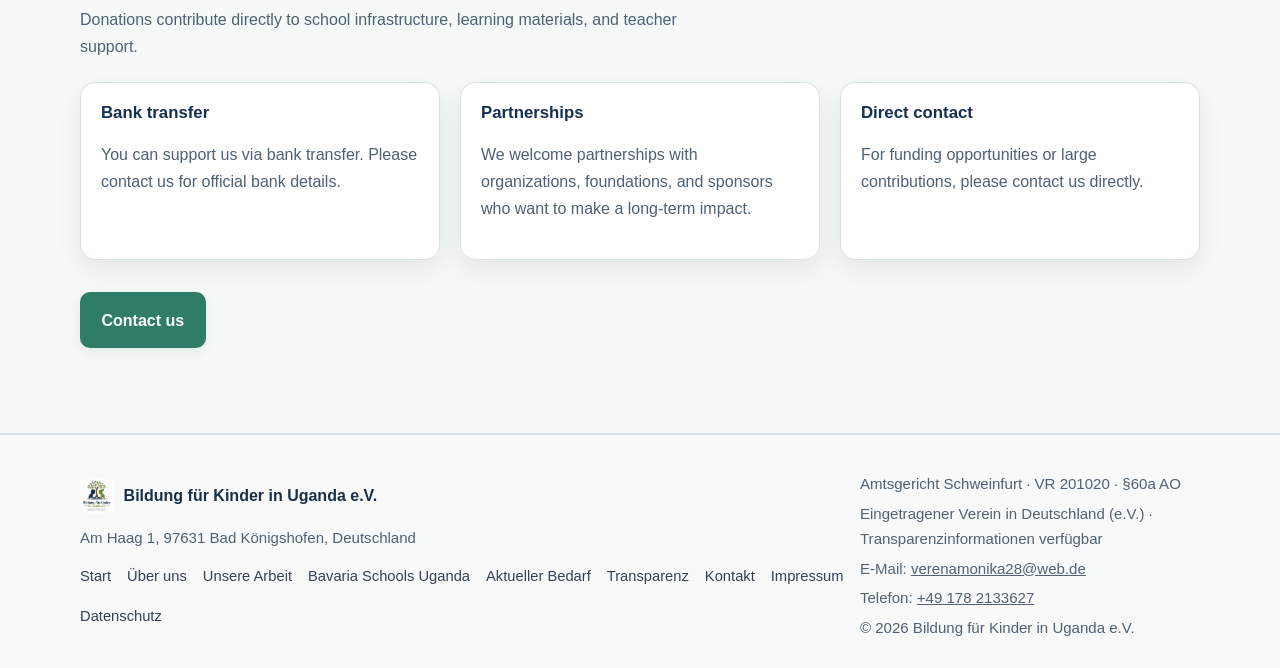
==== commit 5c0224e5: "Add donation section and support CTA Made-with: Cursor" ====
--- a/index.html
+++ b/index.html
@@ -38,6 +38,7 @@
           <a href="contact.html" data-en="Contact">Kontakt</a>
           <a href="impressum.html">Impressum</a>
           <a href="privacy.html" data-en="Privacy">Datenschutz</a>
+          <a class="btn btn-primary" href="#donate">Support us</a>
         </nav>
         <div class="lang-switcher" aria-label="Sprachauswahl">
           <button class="lang-btn active" type="button" data-lang="de">DE</button>
@@ -231,6 +232,36 @@
             Germany
           </p>
           <a class="btn btn-primary" href="contact.html" data-en="Get in touch">Kontakt aufnehmen</a>
+        </div>
+      </section>
+
+      <section id="donate" class="section section-highlight">
+        <div class="container">
+          <h2>Support our mission</h2>
+          <p>
+            Your support helps us provide access to education for disadvantaged children in Uganda.
+            Donations contribute directly to school infrastructure, learning materials, and teacher support.
+          </p>
+          <div class="grid cards cards-3">
+            <article class="card">
+              <h3>Bank transfer</h3>
+              <p>You can support us via bank transfer. Please contact us for official bank details.</p>
+            </article>
+            <article class="card">
+              <h3>Partnerships</h3>
+              <p>
+                We welcome partnerships with organizations, foundations, and sponsors who want to
+                make a long-term impact.
+              </p>
+            </article>
+            <article class="card">
+              <h3>Direct contact</h3>
+              <p>For funding opportunities or large contributions, please contact us directly.</p>
+            </article>
+          </div>
+          <div class="hero-actions">
+            <a class="btn btn-primary" href="contact.html">Contact us</a>
+          </div>
         </div>
       </section>
     </main>
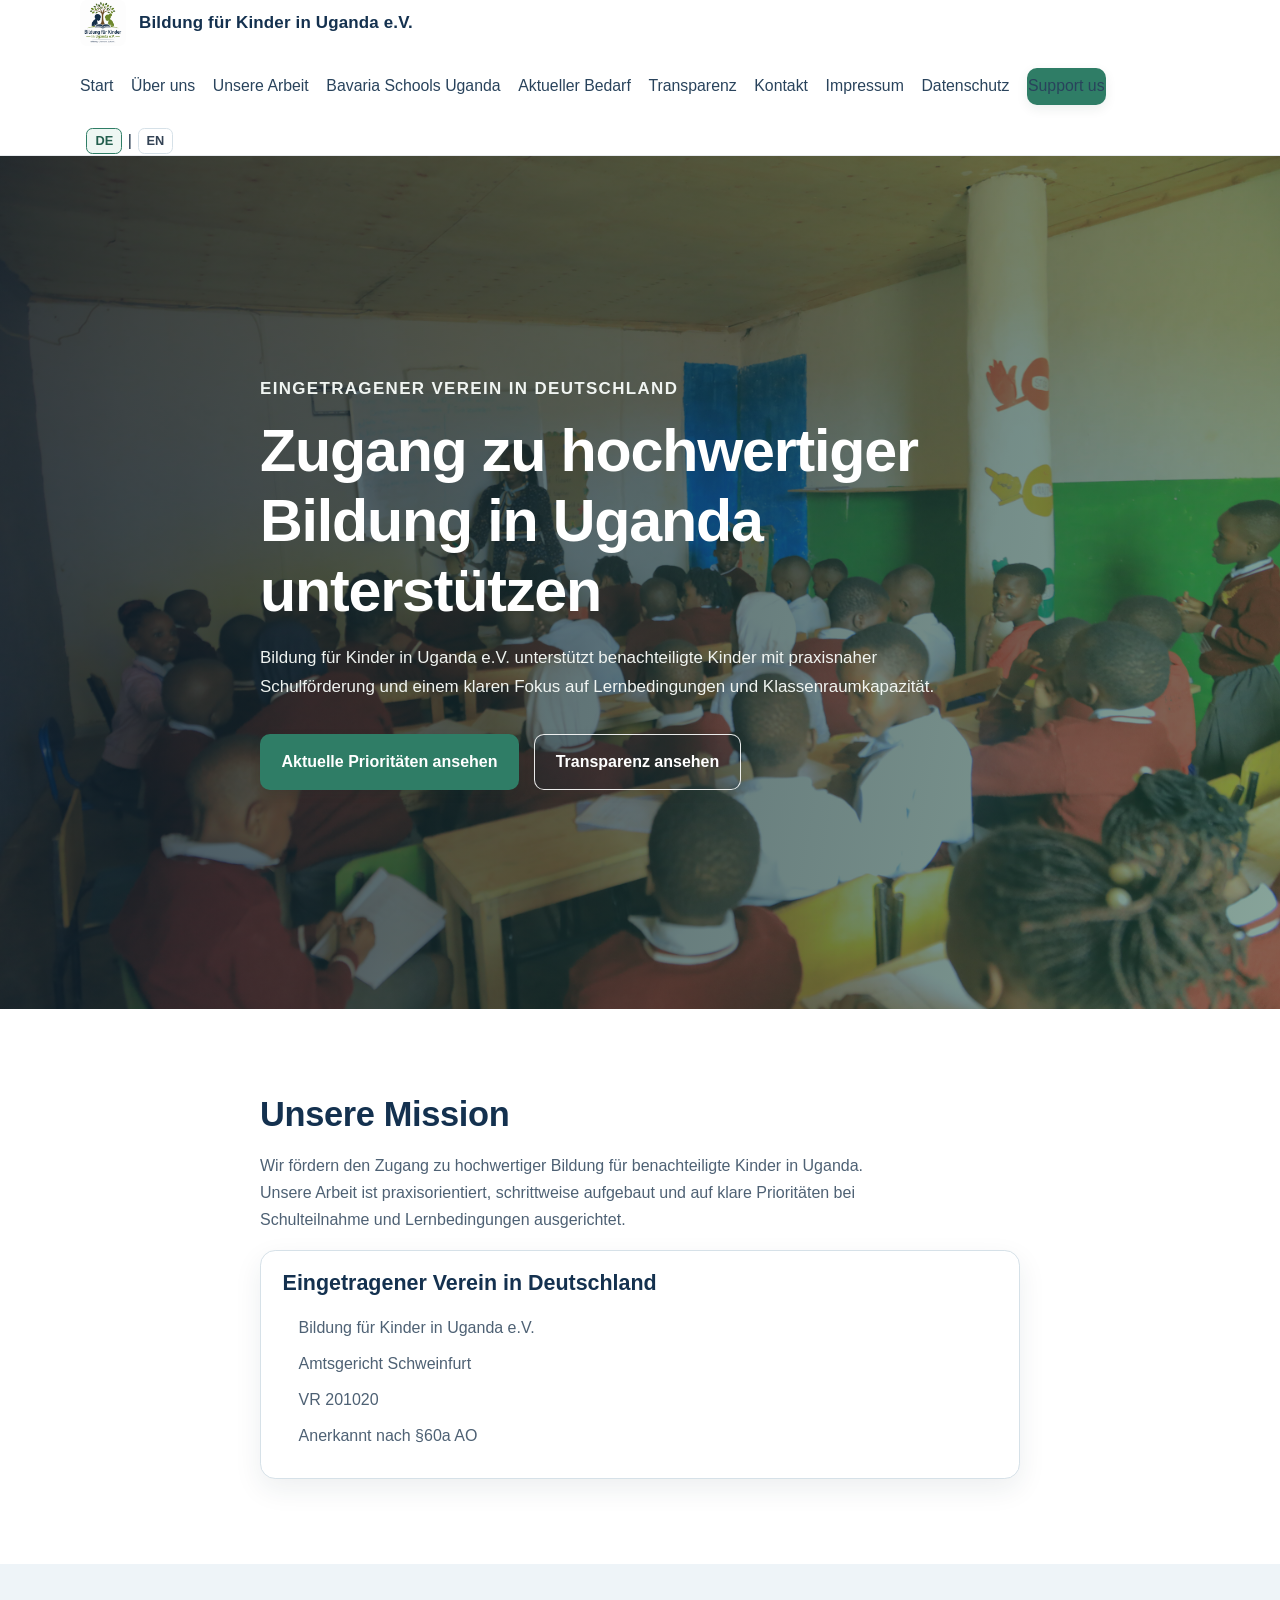
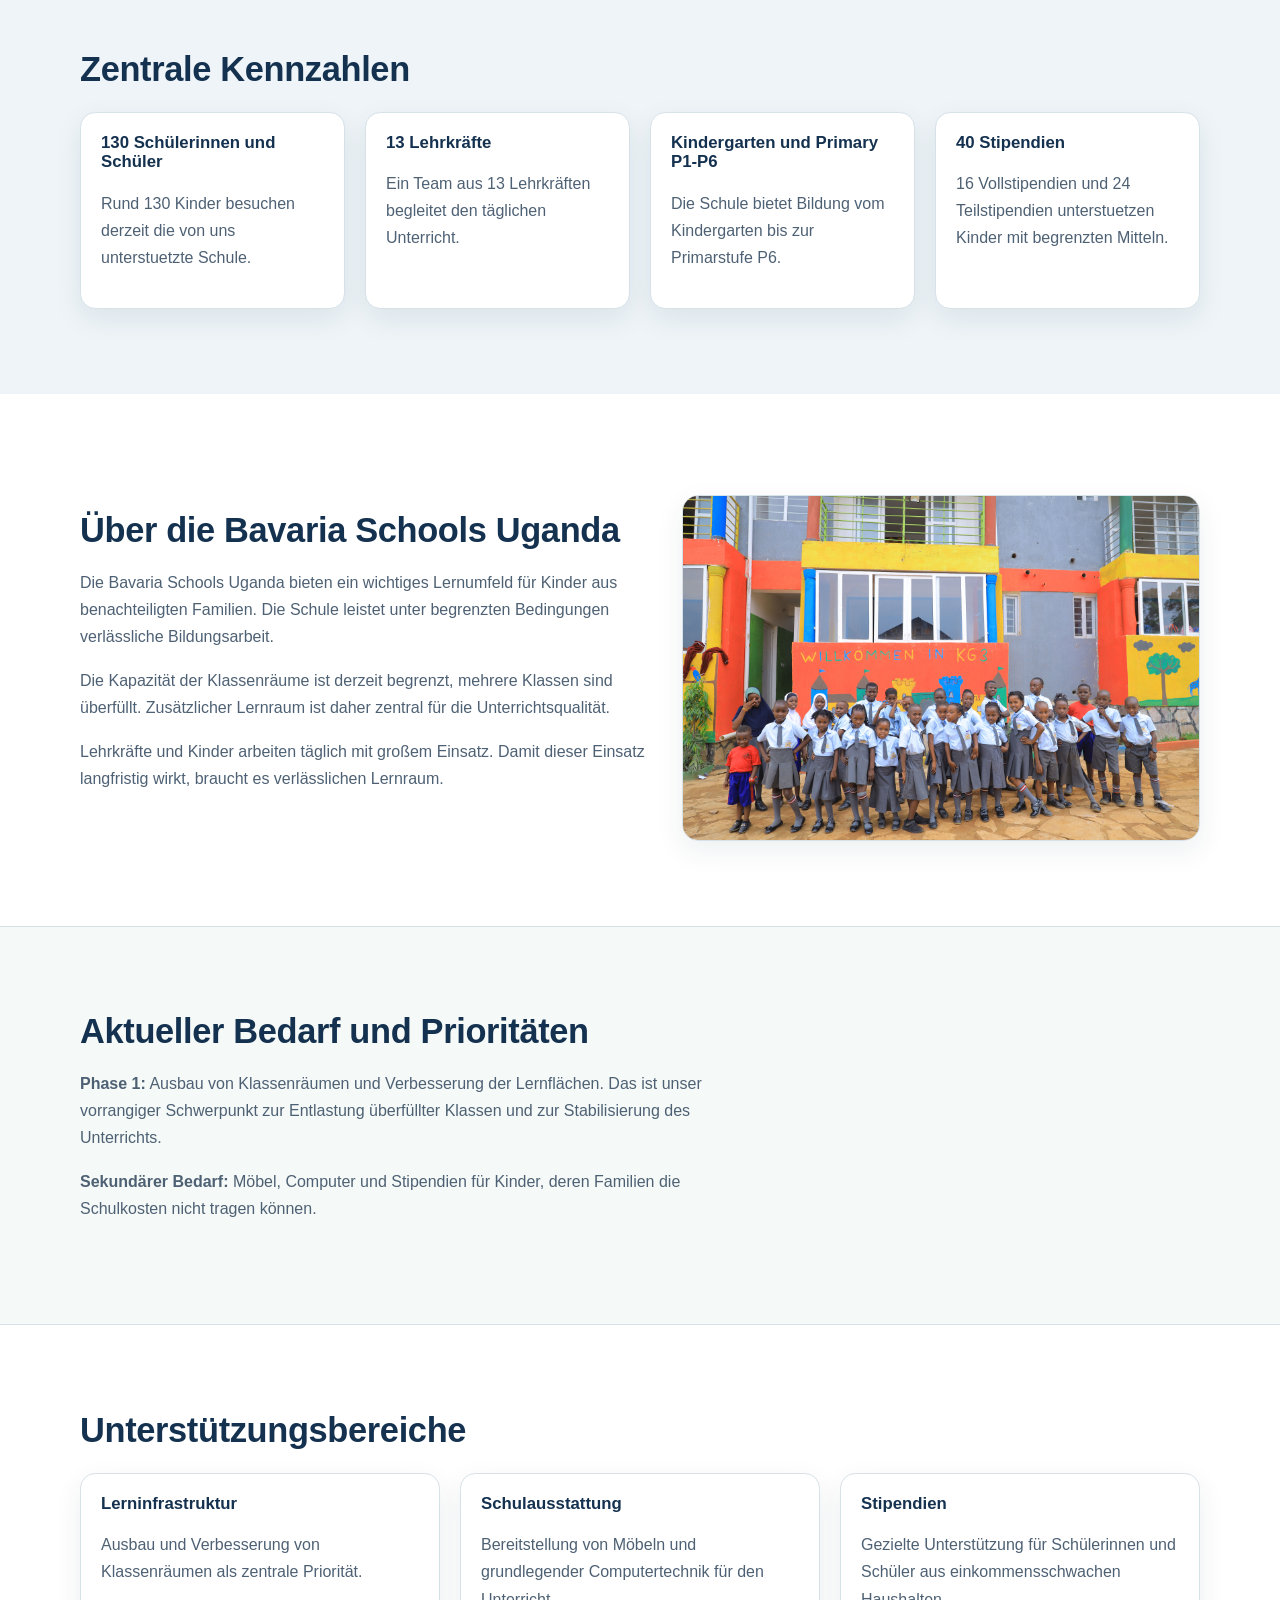
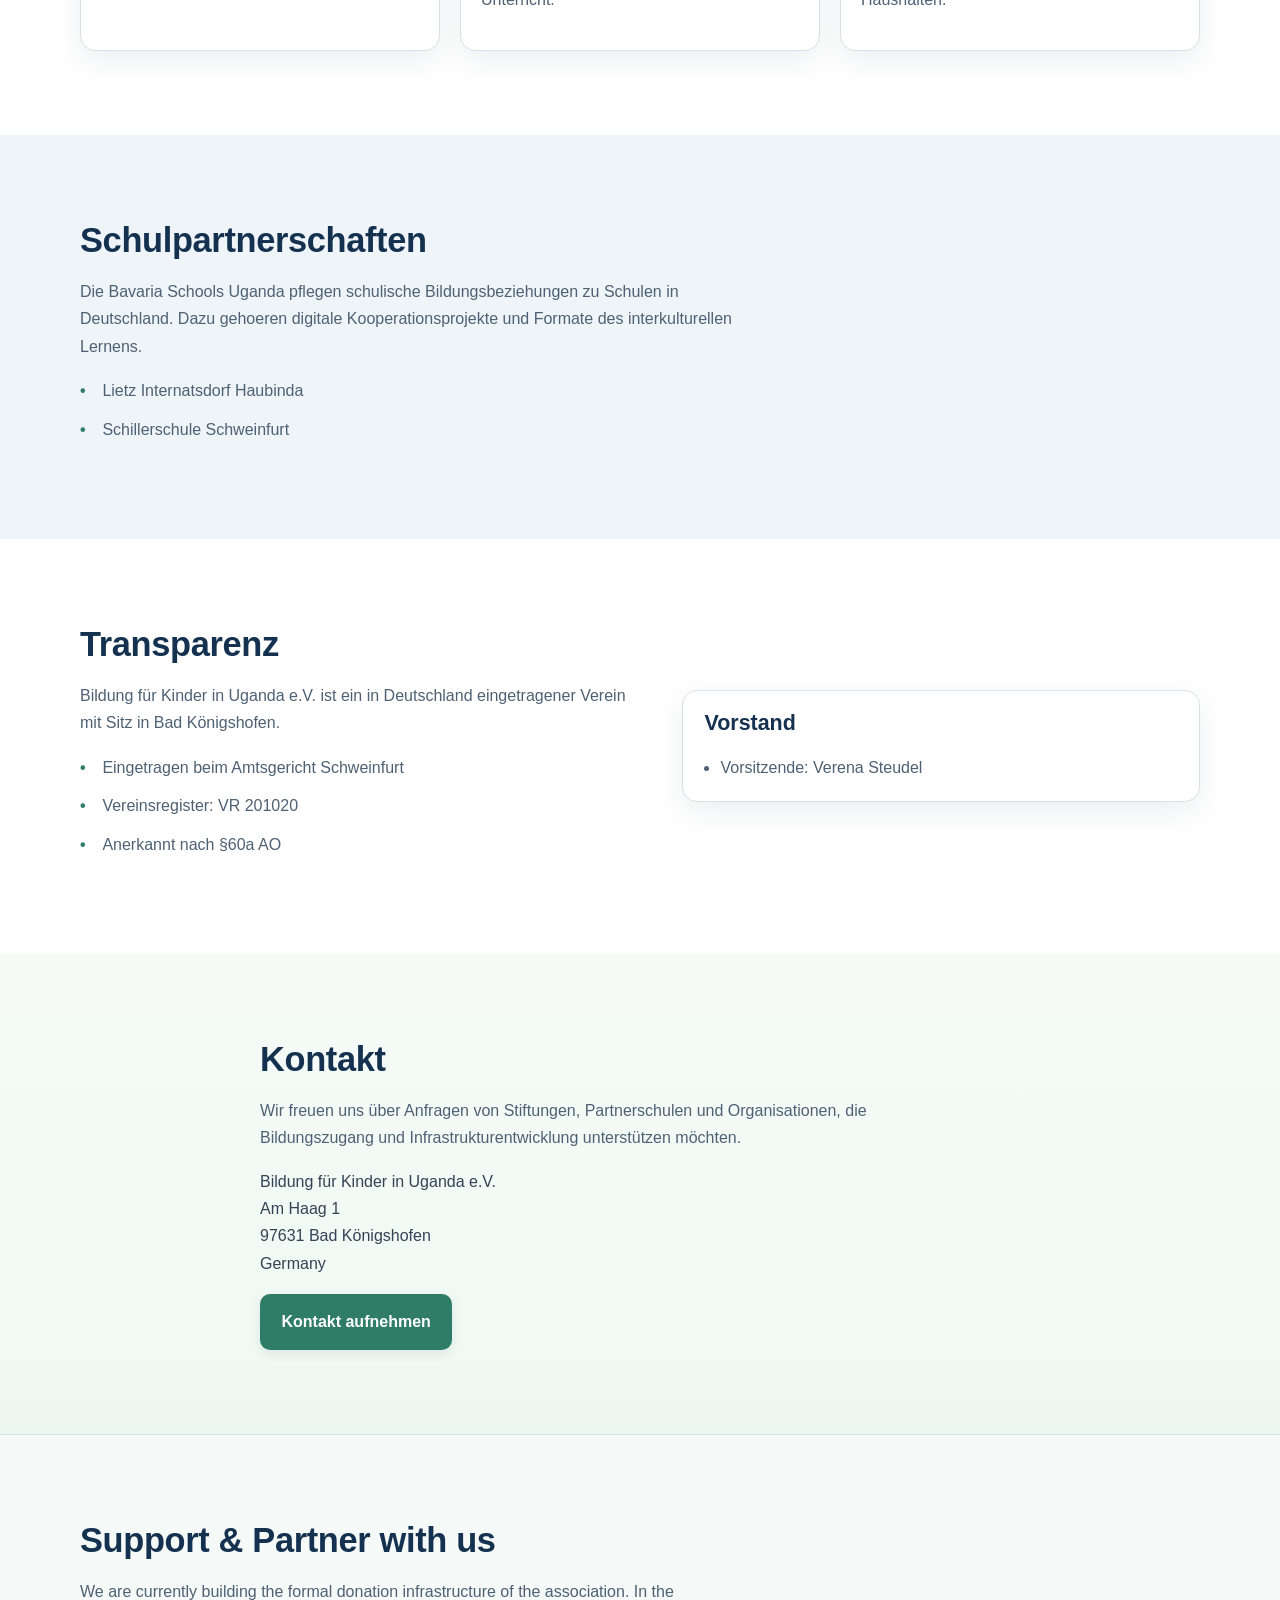
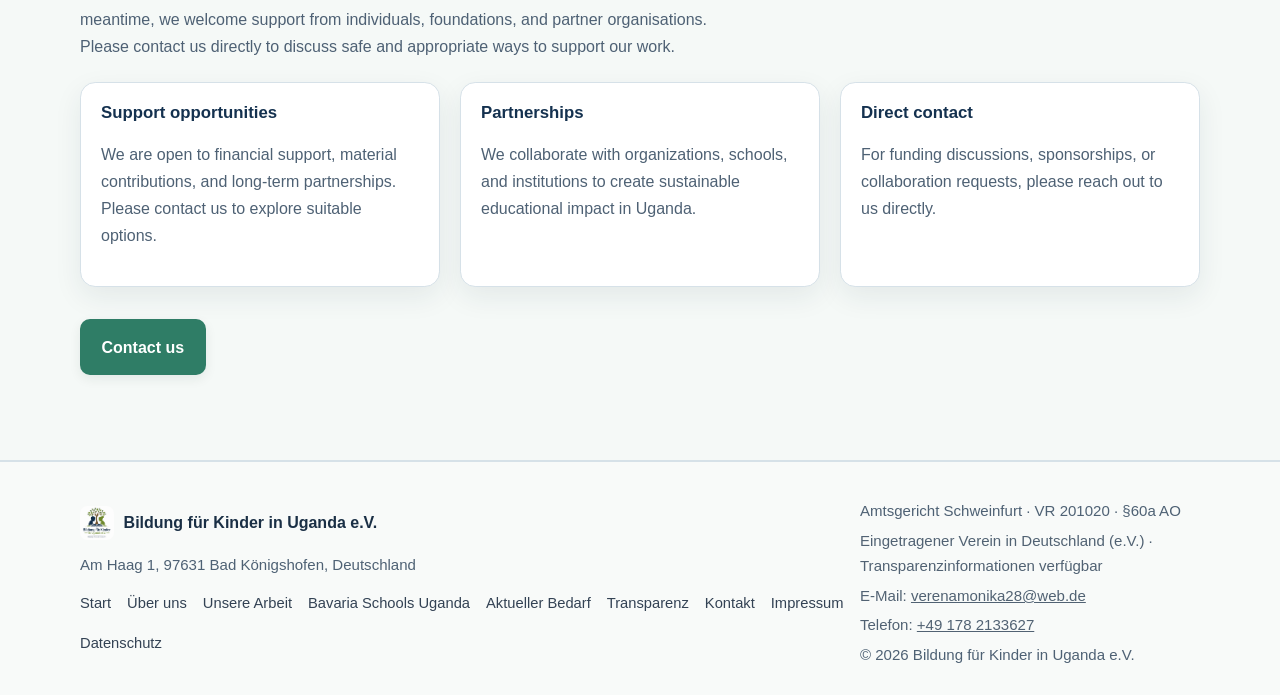
==== commit 002d5da8: "Convert support section to contact-based Made-with: Cursor" ====
--- a/index.html
+++ b/index.html
@@ -237,26 +237,33 @@
 
       <section id="donate" class="section section-highlight">
         <div class="container">
-          <h2>Support our mission</h2>
-          <p>
-            Your support helps us provide access to education for disadvantaged children in Uganda.
-            Donations contribute directly to school infrastructure, learning materials, and teacher support.
+          <h2>Support & Partner with us</h2>
+          <p>
+            We are currently building the formal donation infrastructure of the association.
+            In the meantime, we welcome support from individuals, foundations, and partner organisations.
+            Please contact us directly to discuss safe and appropriate ways to support our work.
           </p>
           <div class="grid cards cards-3">
             <article class="card">
-              <h3>Bank transfer</h3>
-              <p>You can support us via bank transfer. Please contact us for official bank details.</p>
+              <h3>Support opportunities</h3>
+              <p>
+                We are open to financial support, material contributions, and long-term
+                partnerships. Please contact us to explore suitable options.
+              </p>
             </article>
             <article class="card">
               <h3>Partnerships</h3>
               <p>
-                We welcome partnerships with organizations, foundations, and sponsors who want to
-                make a long-term impact.
+                We collaborate with organizations, schools, and institutions to create sustainable
+                educational impact in Uganda.
               </p>
             </article>
             <article class="card">
               <h3>Direct contact</h3>
-              <p>For funding opportunities or large contributions, please contact us directly.</p>
+              <p>
+                For funding discussions, sponsorships, or collaboration requests, please reach out
+                to us directly.
+              </p>
             </article>
           </div>
           <div class="hero-actions">
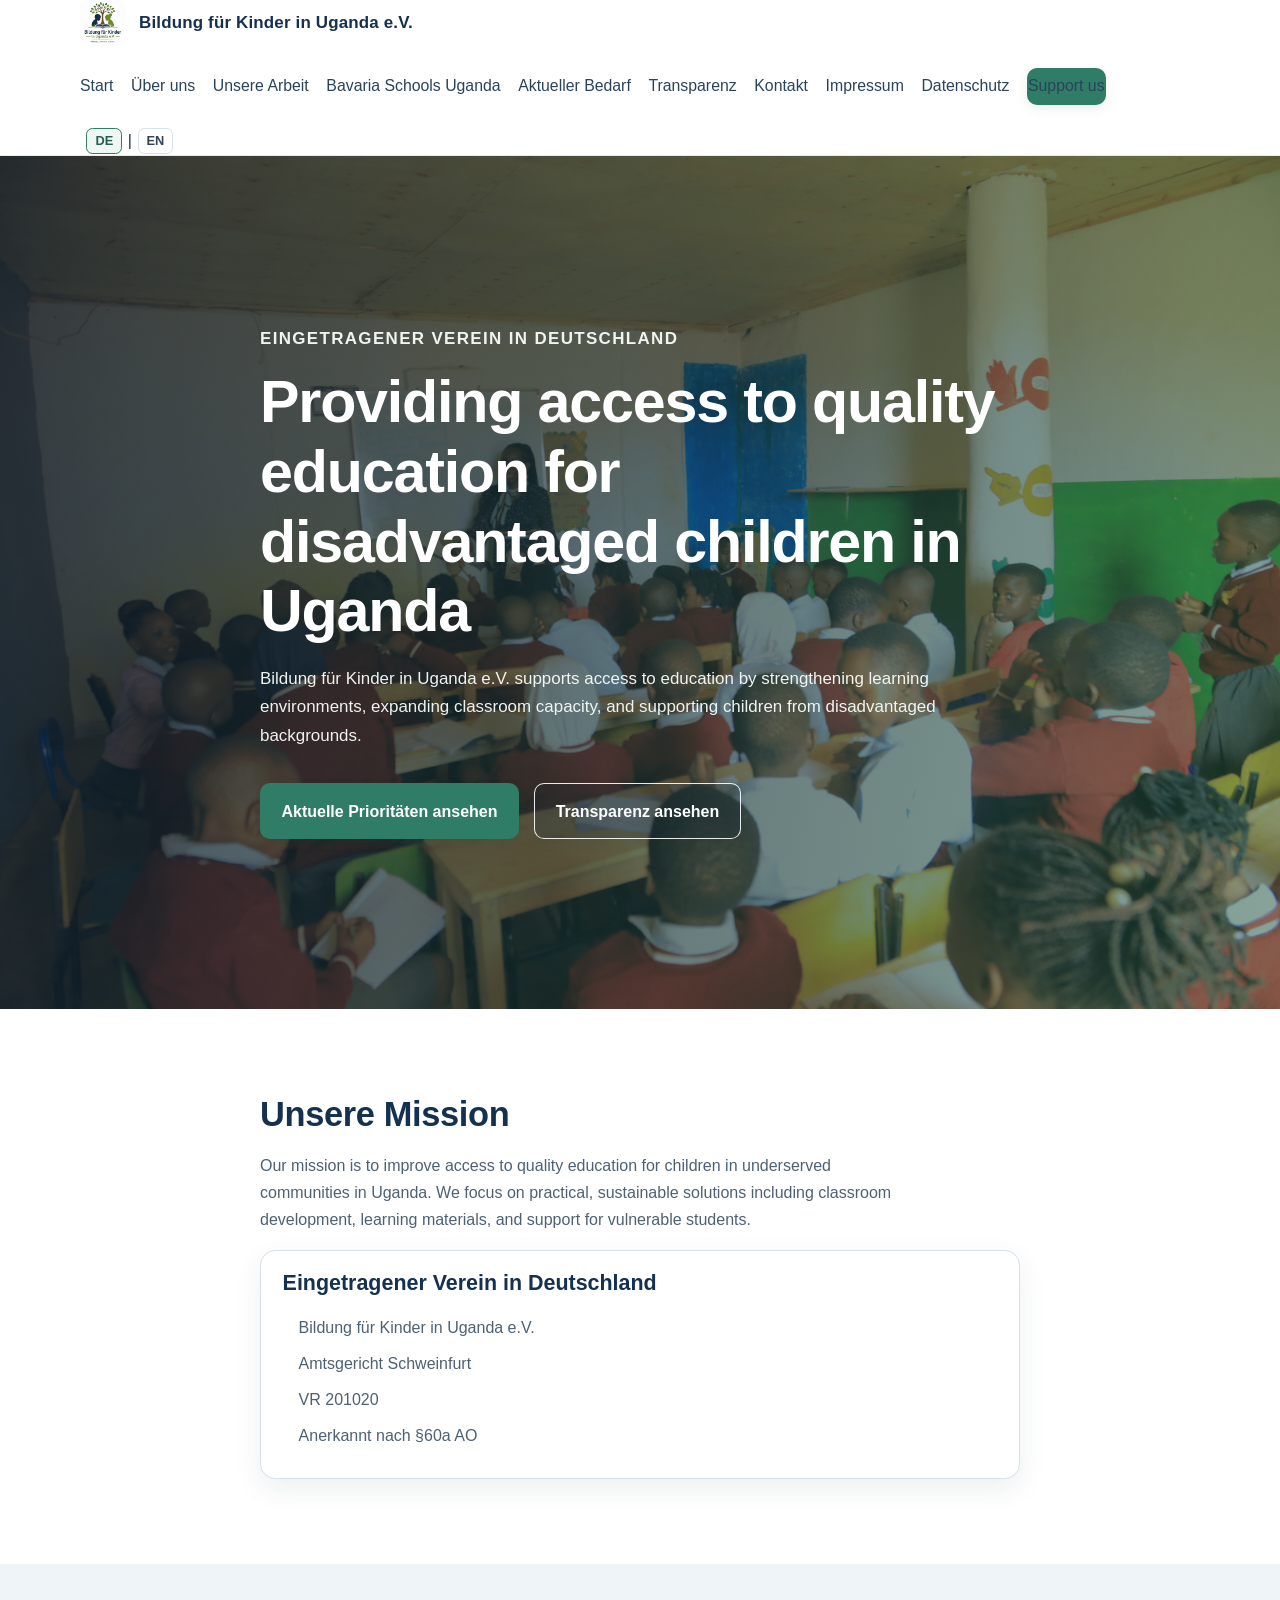
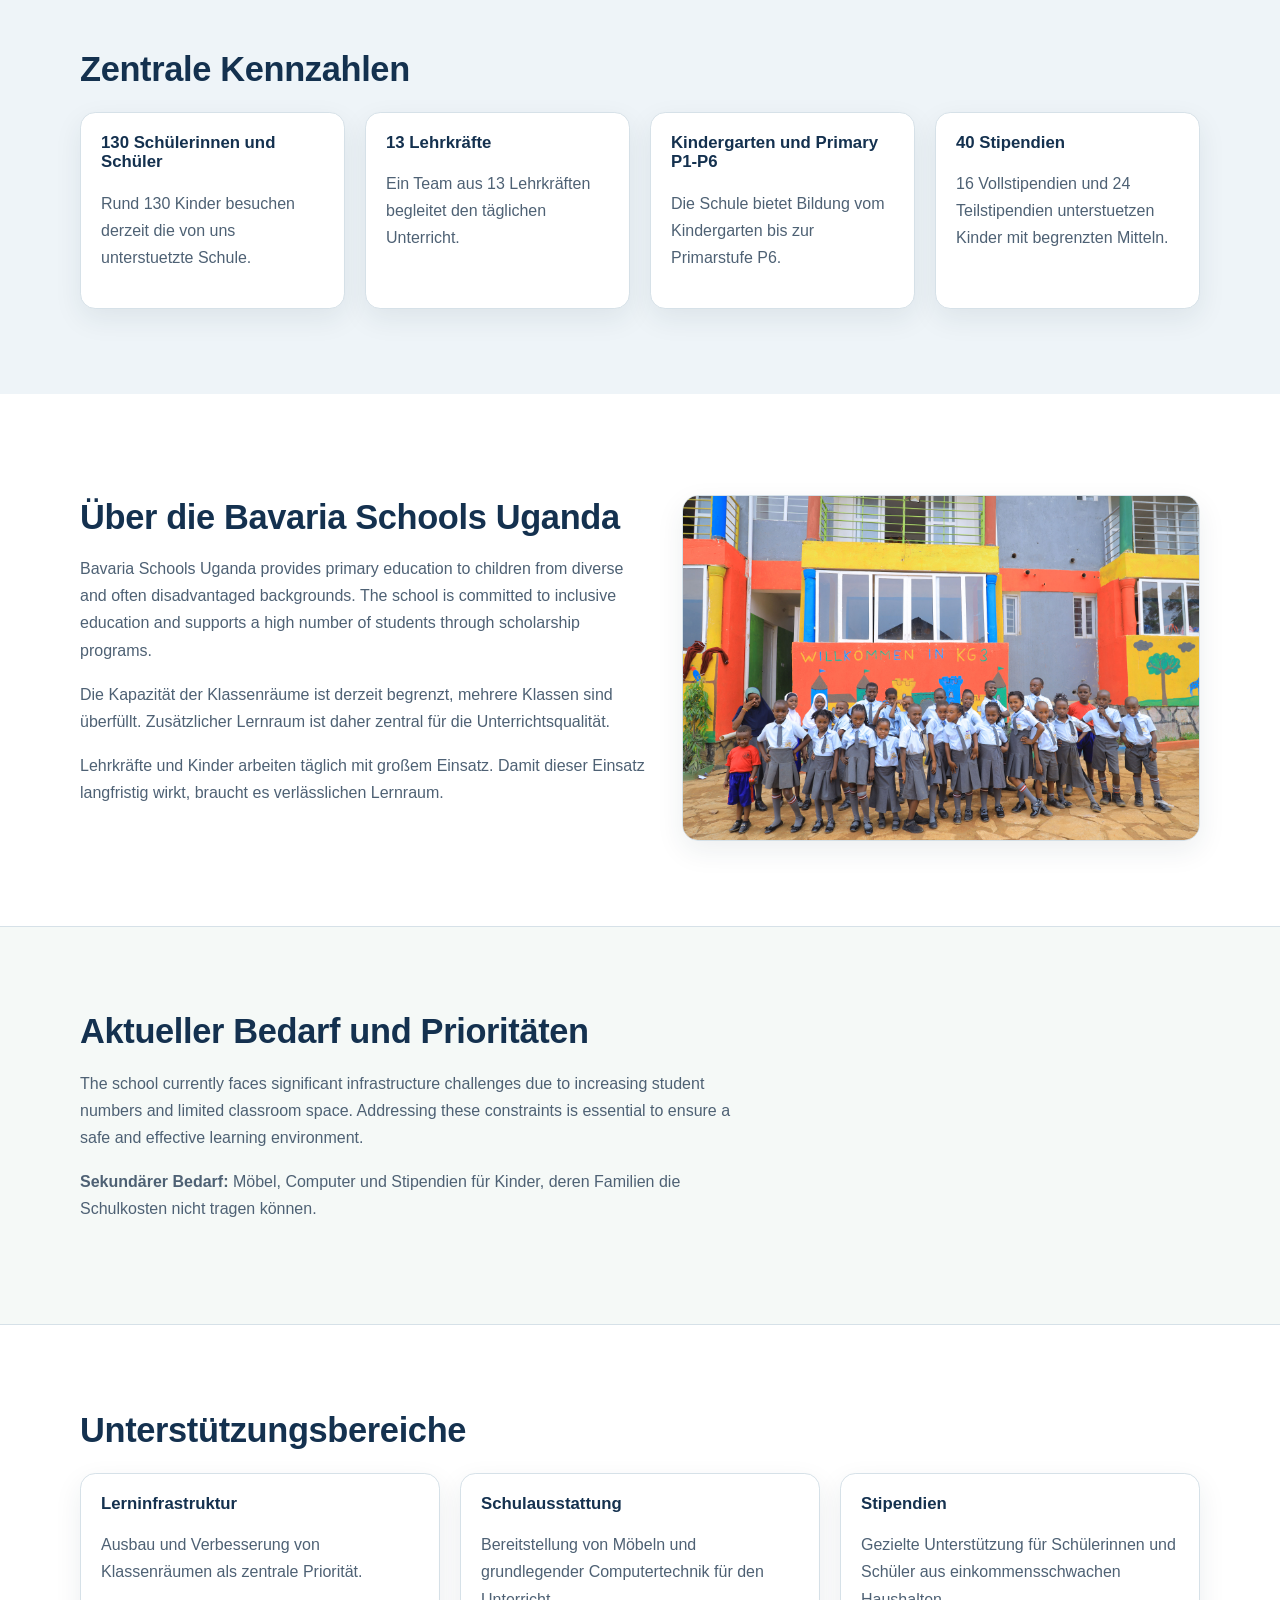
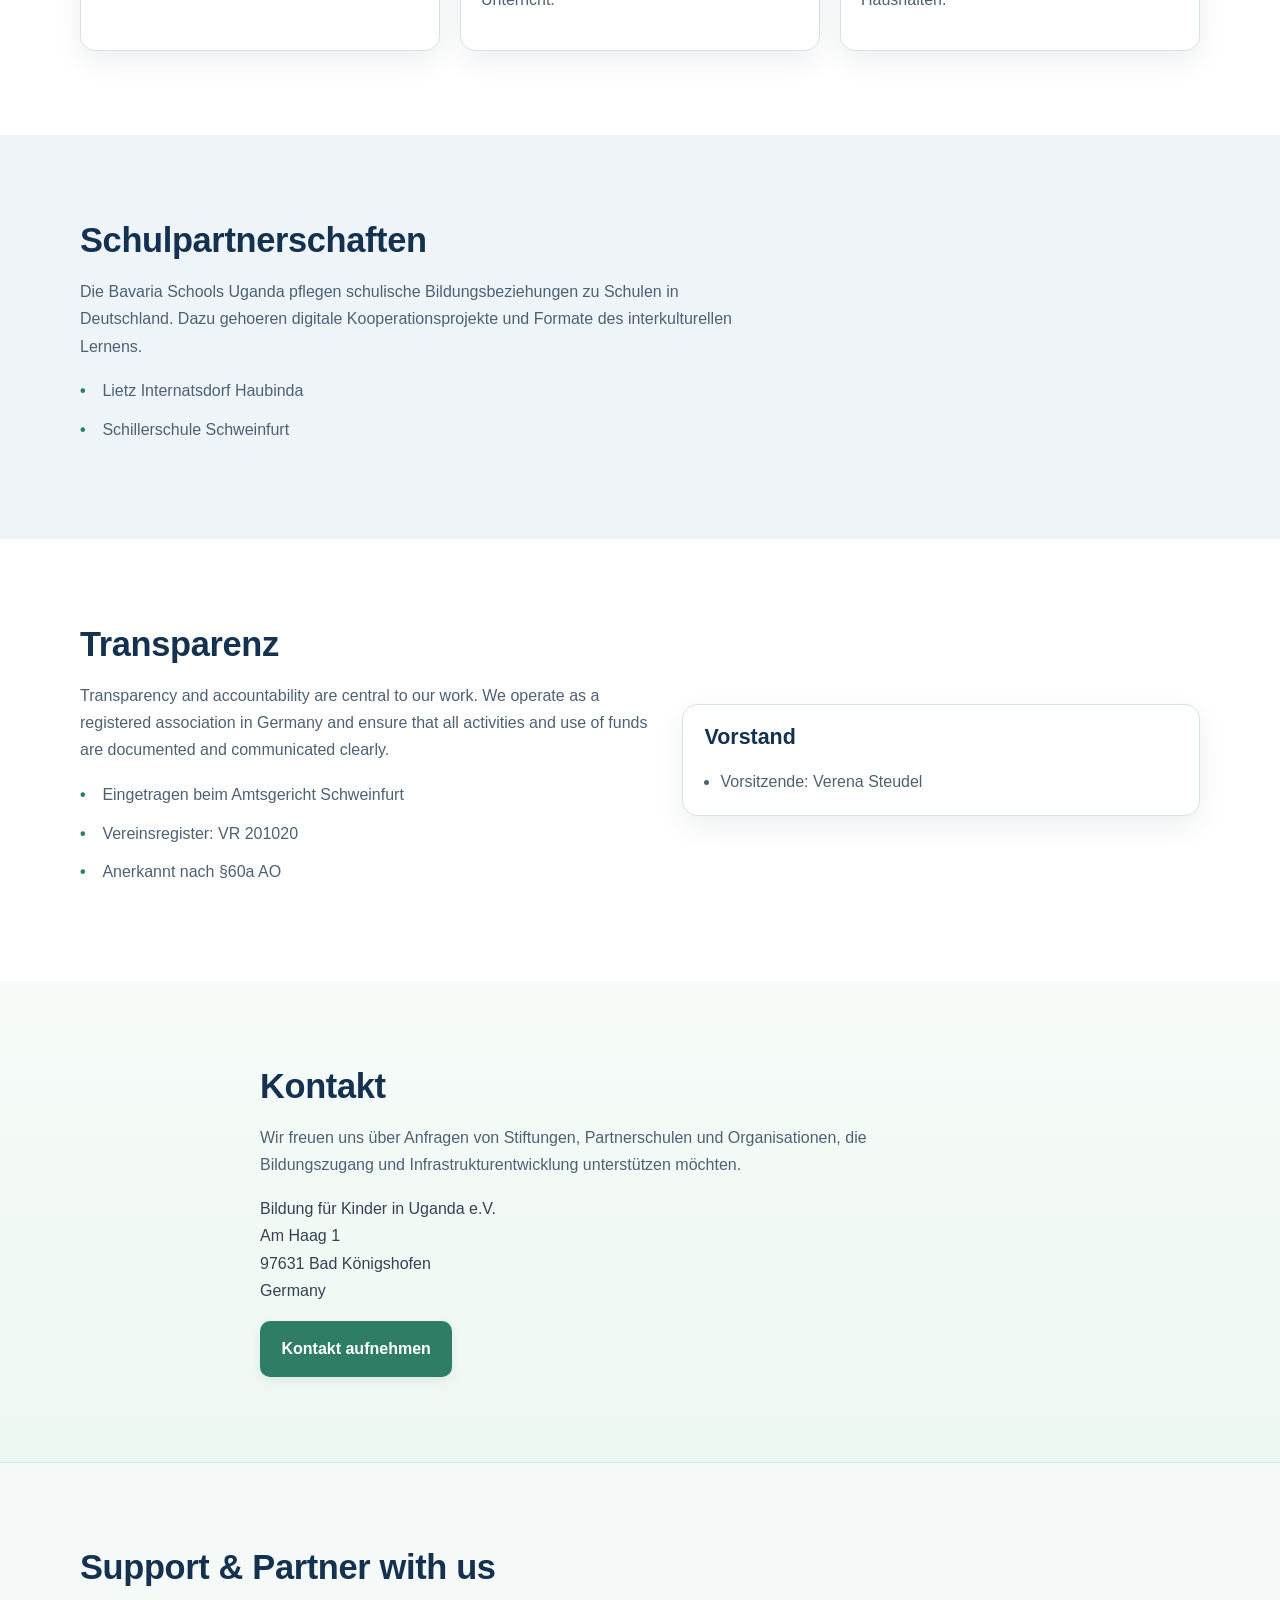
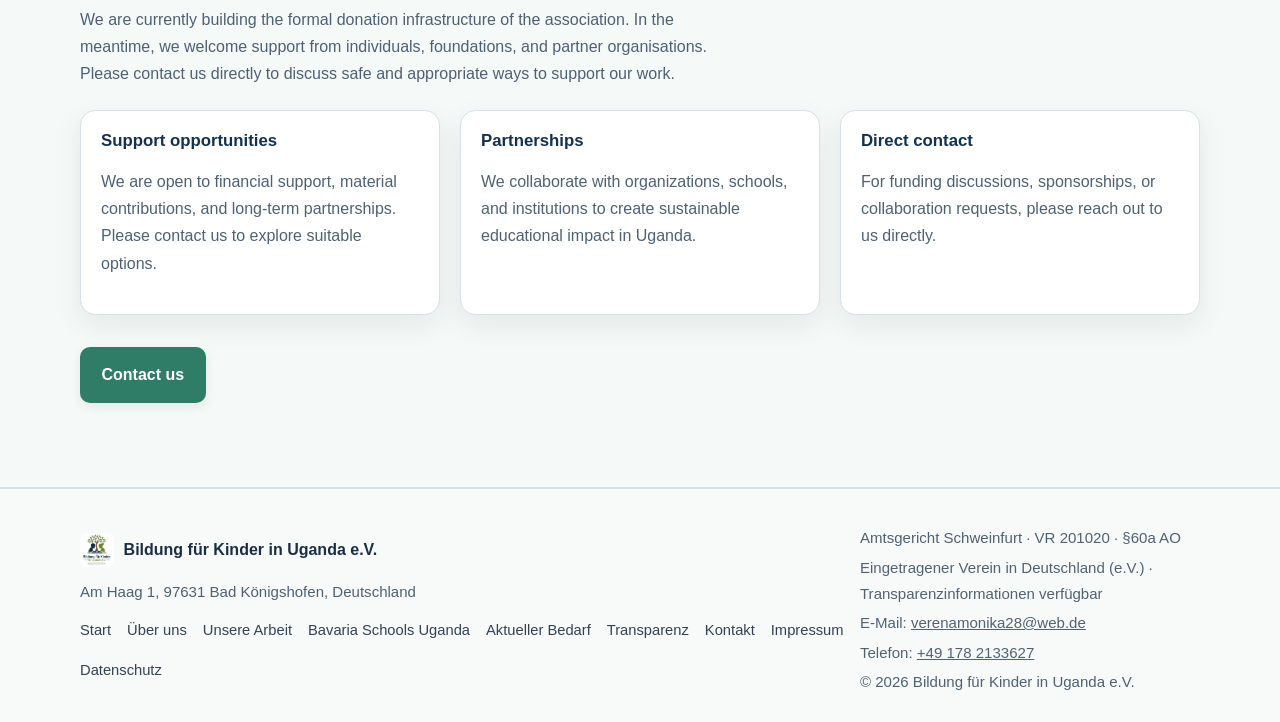
==== commit 872d5fc9: "Upgrade homepage to funder-ready language Made-with: Cursor" ====
--- a/index.html
+++ b/index.html
@@ -58,11 +58,11 @@
         <div class="hero-overlay">
           <div class="container hero-content">
             <p class="eyebrow" data-en="Registered non-profit association in Germany">Eingetragener Verein in Deutschland</p>
-            <h1 data-en="Supporting access to quality education in Uganda">Zugang zu hochwertiger Bildung in Uganda unterstützen</h1>
+            <h1>
+              Providing access to quality education for disadvantaged children in Uganda
+            </h1>
             <p>
-              Bildung für Kinder in Uganda e.V. unterstützt benachteiligte Kinder mit
-              praxisnaher Schulförderung und einem klaren Fokus auf Lernbedingungen und
-              Klassenraumkapazität.
+              Bildung für Kinder in Uganda e.V. supports access to education by strengthening learning environments, expanding classroom capacity, and supporting children from disadvantaged backgrounds.
             </p>
             <div class="hero-actions">
               <a class="btn btn-primary" href="current-needs.html" data-en="View current priorities">Aktuelle Prioritäten ansehen</a>
@@ -76,9 +76,8 @@
         <div class="container narrow">
           <h2 data-en="Our Mission">Unsere Mission</h2>
           <p>
-            Wir fördern den Zugang zu hochwertiger Bildung für benachteiligte Kinder in Uganda.
-            Unsere Arbeit ist praxisorientiert, schrittweise aufgebaut und auf klare Prioritäten
-            bei Schulteilnahme und Lernbedingungen ausgerichtet.
+            Our mission is to improve access to quality education for children in underserved communities in Uganda.
+            We focus on practical, sustainable solutions including classroom development, learning materials, and support for vulnerable students.
           </p>
           <div class="panel">
             <h3 data-en="Registered Association in Germany">Eingetragener Verein in Deutschland</h3>
@@ -121,9 +120,8 @@
           <div>
             <h2 data-en="About Bavaria Schools Uganda">Über die Bavaria Schools Uganda</h2>
             <p>
-              Die Bavaria Schools Uganda bieten ein wichtiges Lernumfeld für Kinder aus
-              benachteiligten Familien. Die Schule leistet unter begrenzten Bedingungen verlässliche
-              Bildungsarbeit.
+              Bavaria Schools Uganda provides primary education to children from diverse and often disadvantaged backgrounds.
+              The school is committed to inclusive education and supports a high number of students through scholarship programs.
             </p>
             <p>
               Die Kapazität der Klassenräume ist derzeit begrenzt, mehrere Klassen sind
@@ -149,9 +147,8 @@
         <div class="container">
           <h2 data-en="Current Needs">Aktueller Bedarf und Prioritäten</h2>
           <p>
-            <strong data-en="Phase 1:">Phase 1:</strong> Ausbau von Klassenräumen und Verbesserung
-            der Lernflächen. Das ist unser vorrangiger Schwerpunkt zur Entlastung überfüllter
-            Klassen und zur Stabilisierung des Unterrichts.
+            The school currently faces significant infrastructure challenges due to increasing student numbers and limited classroom space.
+            Addressing these constraints is essential to ensure a safe and effective learning environment.
           </p>
           <p>
             <strong data-en="Secondary needs:">Sekundärer Bedarf:</strong> Möbel, Computer und
@@ -200,8 +197,8 @@
           <div>
             <h2 data-en="Transparency">Transparenz</h2>
             <p>
-              Bildung für Kinder in Uganda e.V. ist ein in Deutschland eingetragener Verein mit
-              Sitz in Bad Königshofen.
+              Transparency and accountability are central to our work.
+              We operate as a registered association in Germany and ensure that all activities and use of funds are documented and communicated clearly.
             </p>
             <ul class="check-list">
               <li data-en="Registered at Amtsgericht Schweinfurt">Eingetragen beim Amtsgericht Schweinfurt</li>
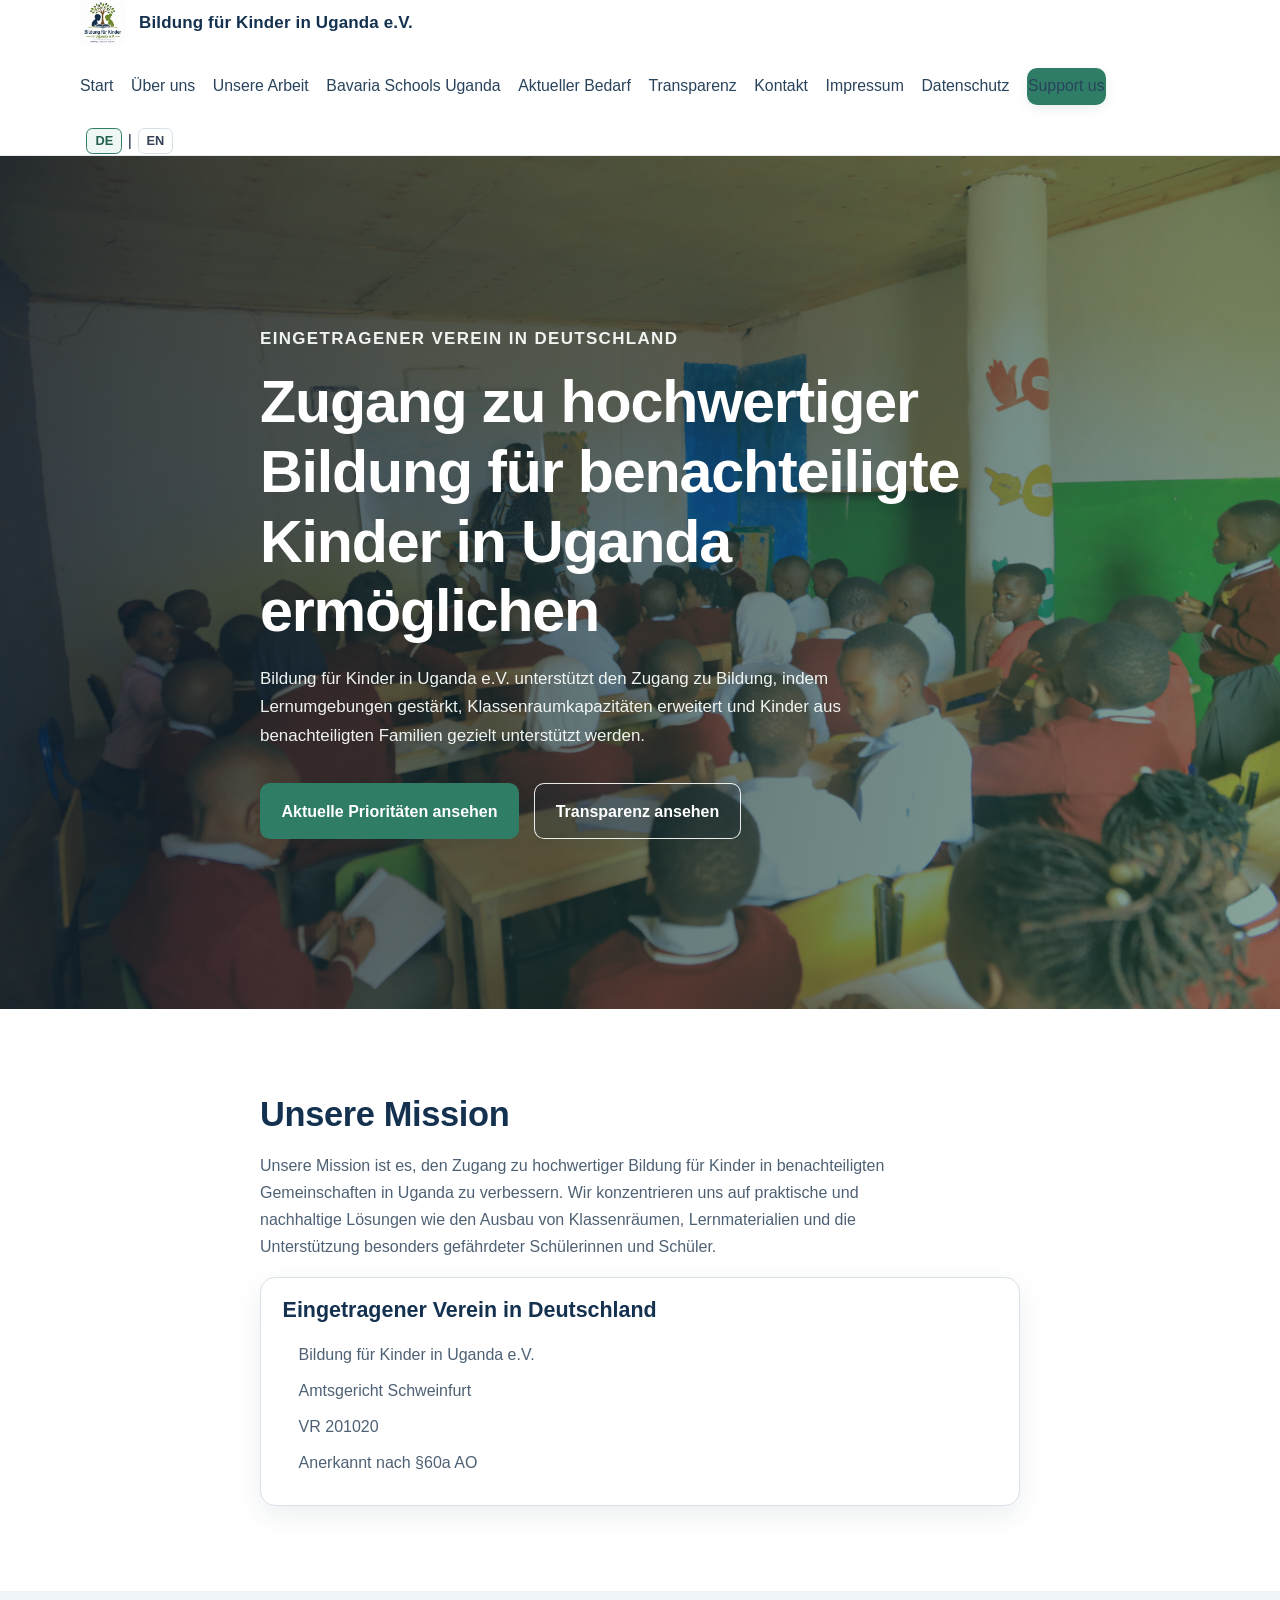
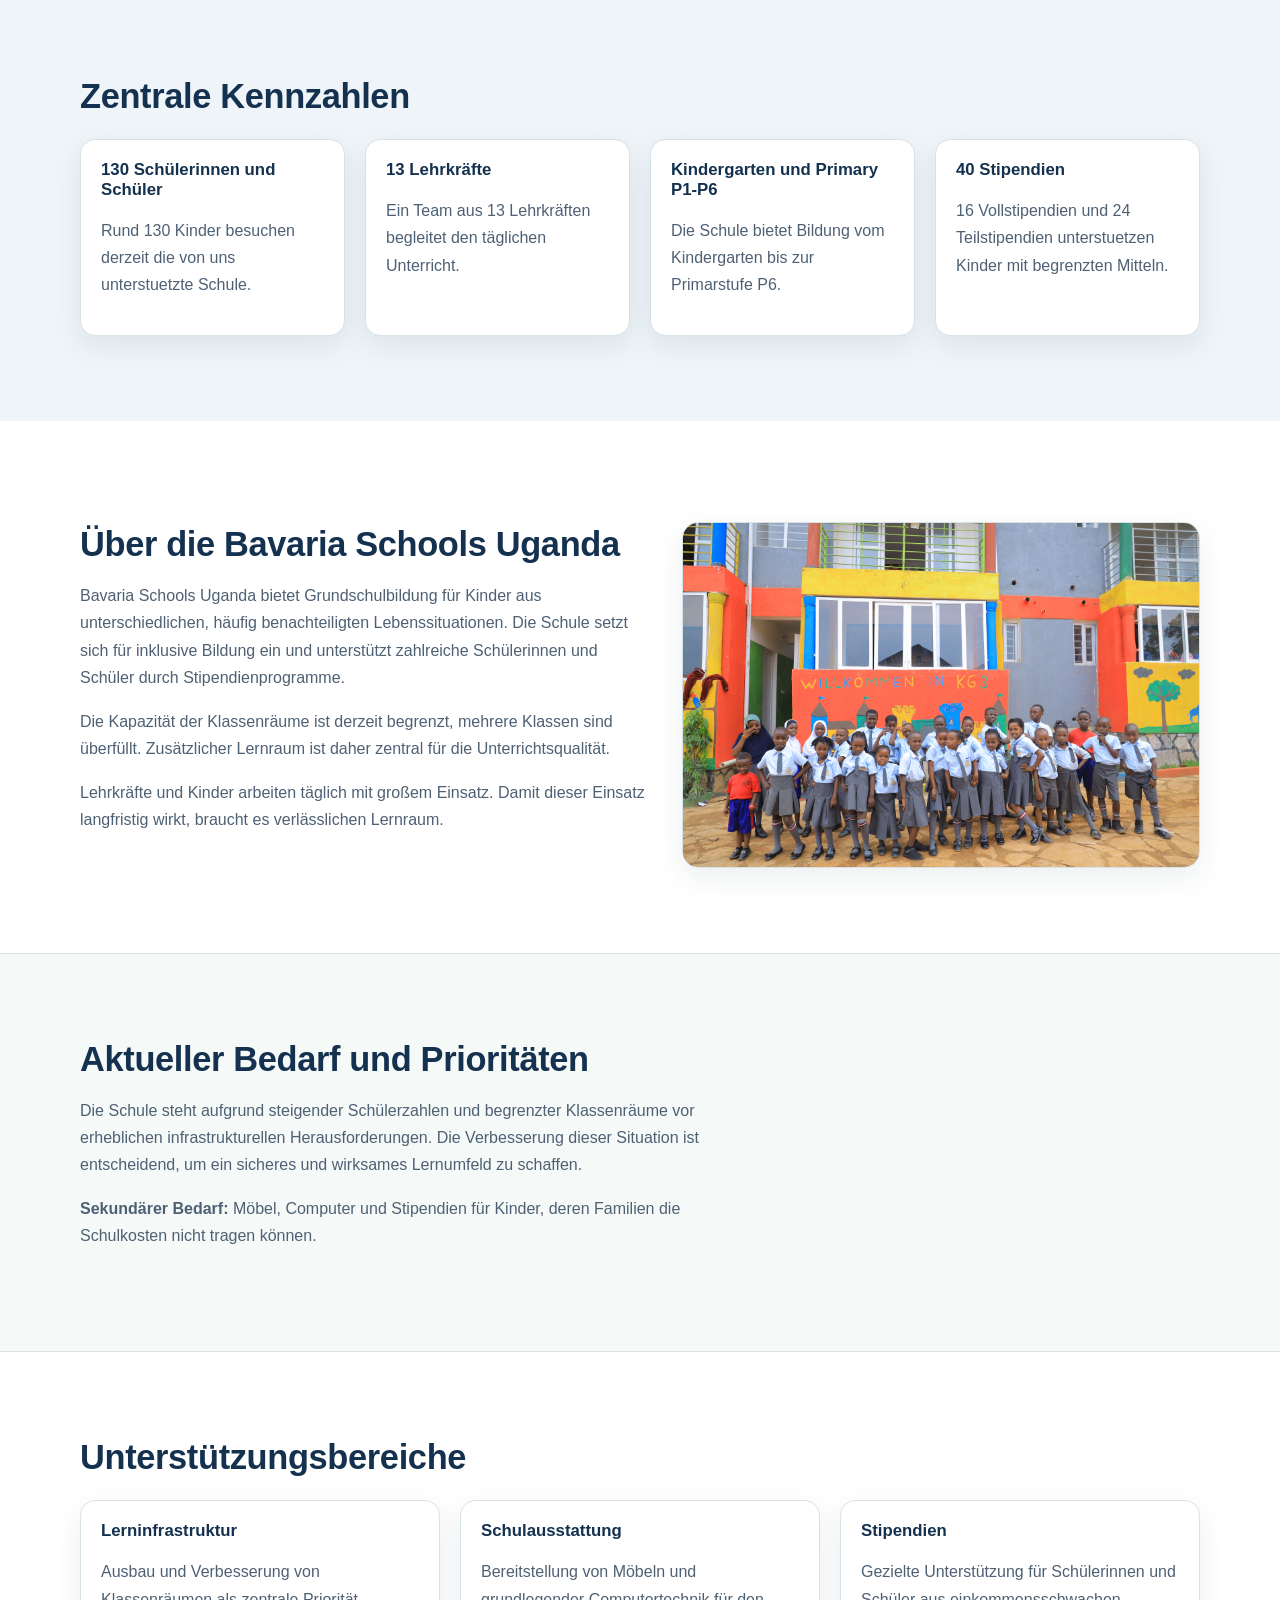
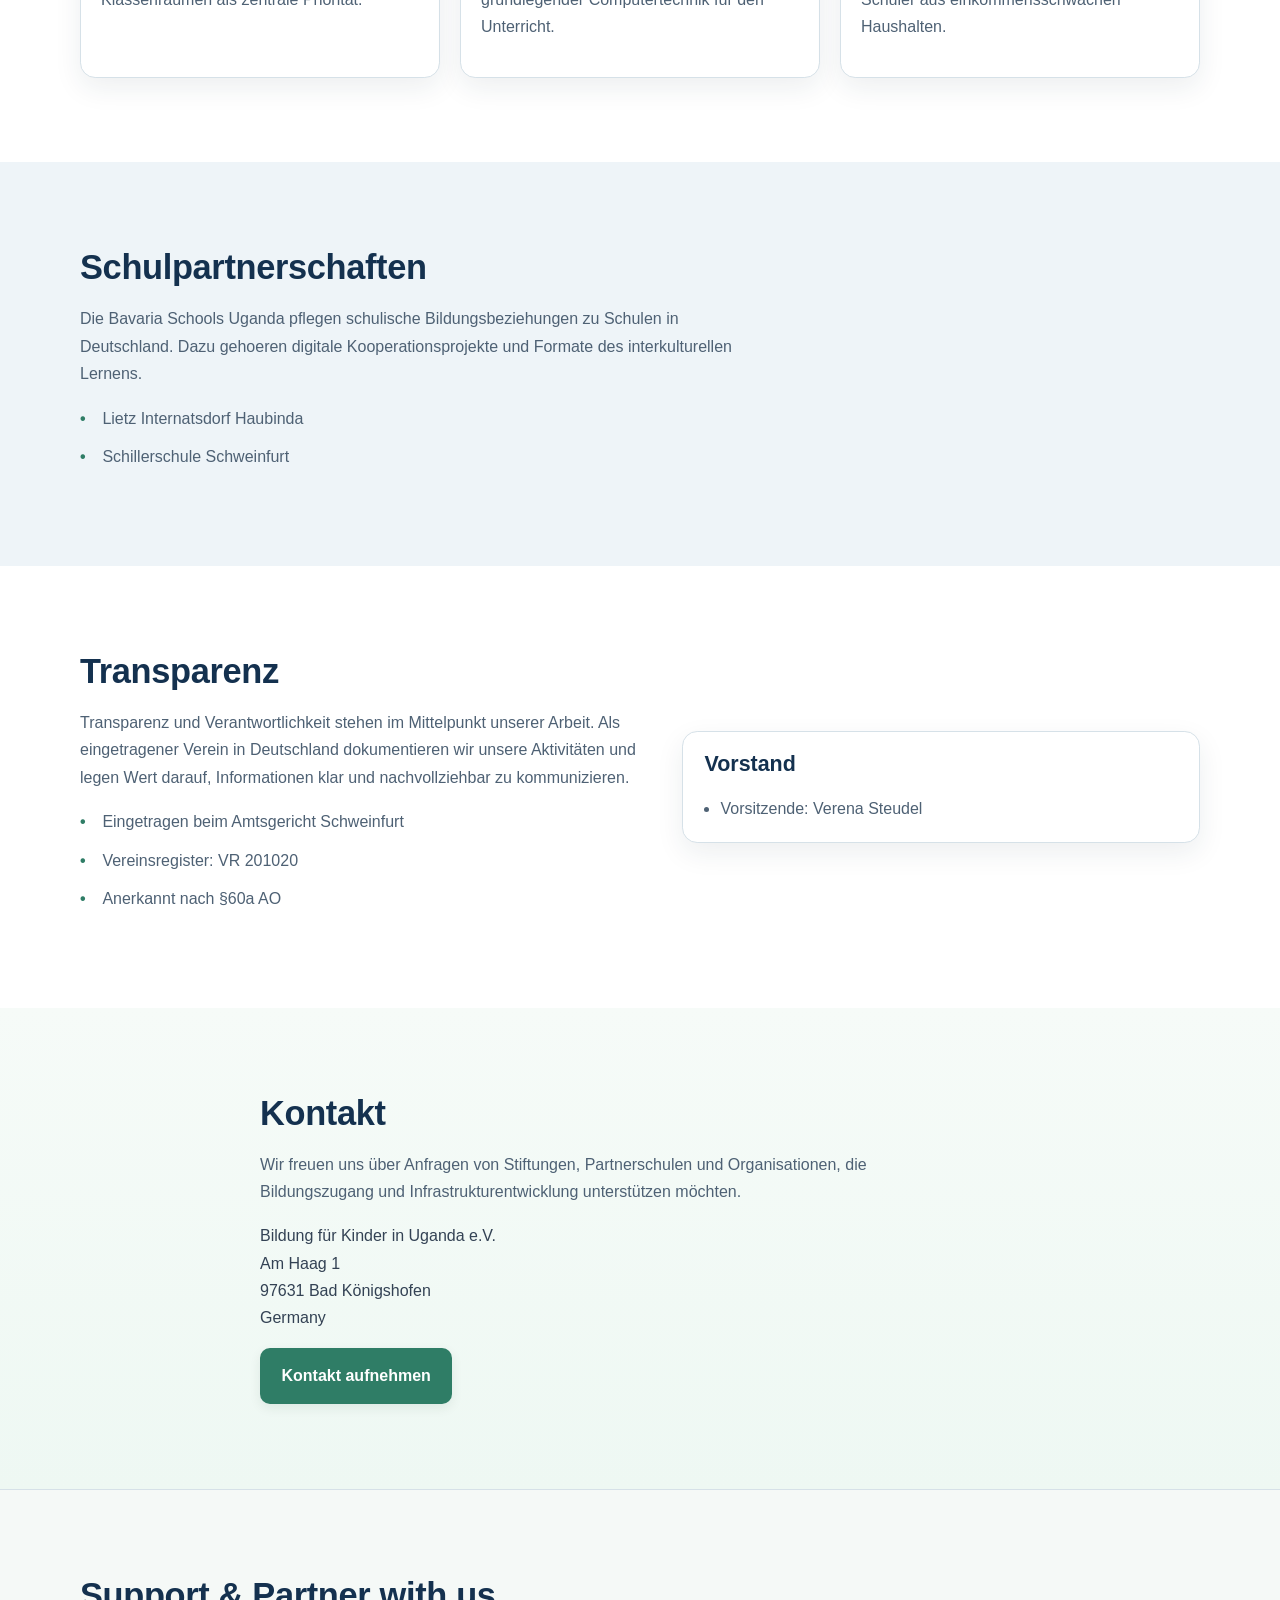
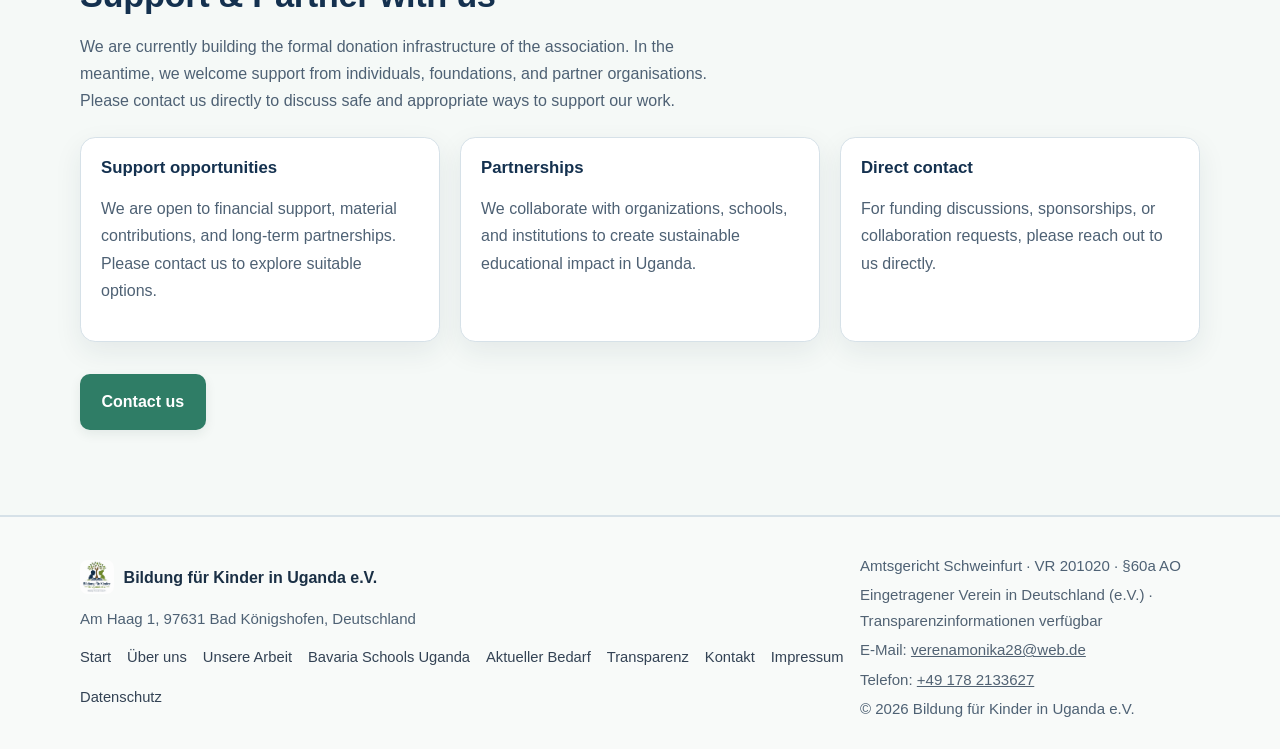
==== commit 8173b0bf: "Fix German-first homepage wording Made-with: Cursor" ====
--- a/index.html
+++ b/index.html
@@ -58,11 +58,11 @@
         <div class="hero-overlay">
           <div class="container hero-content">
             <p class="eyebrow" data-en="Registered non-profit association in Germany">Eingetragener Verein in Deutschland</p>
-            <h1>
-              Providing access to quality education for disadvantaged children in Uganda
+            <h1 data-en="Providing access to quality education for disadvantaged children in Uganda">
+              Zugang zu hochwertiger Bildung für benachteiligte Kinder in Uganda ermöglichen
             </h1>
-            <p>
-              Bildung für Kinder in Uganda e.V. supports access to education by strengthening learning environments, expanding classroom capacity, and supporting children from disadvantaged backgrounds.
+            <p data-en="Bildung für Kinder in Uganda e.V. supports access to education by strengthening learning environments, expanding classroom capacity, and supporting children from disadvantaged backgrounds.">
+              Bildung für Kinder in Uganda e.V. unterstützt den Zugang zu Bildung, indem Lernumgebungen gestärkt, Klassenraumkapazitäten erweitert und Kinder aus benachteiligten Familien gezielt unterstützt werden.
             </p>
             <div class="hero-actions">
               <a class="btn btn-primary" href="current-needs.html" data-en="View current priorities">Aktuelle Prioritäten ansehen</a>
@@ -75,9 +75,8 @@
       <section id="mission" class="section">
         <div class="container narrow">
           <h2 data-en="Our Mission">Unsere Mission</h2>
-          <p>
-            Our mission is to improve access to quality education for children in underserved communities in Uganda.
-            We focus on practical, sustainable solutions including classroom development, learning materials, and support for vulnerable students.
+          <p data-en="Our mission is to improve access to quality education for children in underserved communities in Uganda. We focus on practical, sustainable solutions including classroom development, learning materials, and support for vulnerable students.">
+            Unsere Mission ist es, den Zugang zu hochwertiger Bildung für Kinder in benachteiligten Gemeinschaften in Uganda zu verbessern. Wir konzentrieren uns auf praktische und nachhaltige Lösungen wie den Ausbau von Klassenräumen, Lernmaterialien und die Unterstützung besonders gefährdeter Schülerinnen und Schüler.
           </p>
           <div class="panel">
             <h3 data-en="Registered Association in Germany">Eingetragener Verein in Deutschland</h3>
@@ -119,9 +118,8 @@
         <div class="container two-col">
           <div>
             <h2 data-en="About Bavaria Schools Uganda">Über die Bavaria Schools Uganda</h2>
-            <p>
-              Bavaria Schools Uganda provides primary education to children from diverse and often disadvantaged backgrounds.
-              The school is committed to inclusive education and supports a high number of students through scholarship programs.
+            <p data-en="Bavaria Schools Uganda provides primary education to children from diverse and often disadvantaged backgrounds. The school is committed to inclusive education and supports a high number of students through scholarship programs.">
+              Bavaria Schools Uganda bietet Grundschulbildung für Kinder aus unterschiedlichen, häufig benachteiligten Lebenssituationen. Die Schule setzt sich für inklusive Bildung ein und unterstützt zahlreiche Schülerinnen und Schüler durch Stipendienprogramme.
             </p>
             <p>
               Die Kapazität der Klassenräume ist derzeit begrenzt, mehrere Klassen sind
@@ -146,9 +144,8 @@
       <section id="needs" class="section section-highlight">
         <div class="container">
           <h2 data-en="Current Needs">Aktueller Bedarf und Prioritäten</h2>
-          <p>
-            The school currently faces significant infrastructure challenges due to increasing student numbers and limited classroom space.
-            Addressing these constraints is essential to ensure a safe and effective learning environment.
+          <p data-en="The school currently faces significant infrastructure challenges due to increasing student numbers and limited classroom space. Addressing these constraints is essential to ensure a safe and effective learning environment.">
+            Die Schule steht aufgrund steigender Schülerzahlen und begrenzter Klassenräume vor erheblichen infrastrukturellen Herausforderungen. Die Verbesserung dieser Situation ist entscheidend, um ein sicheres und wirksames Lernumfeld zu schaffen.
           </p>
           <p>
             <strong data-en="Secondary needs:">Sekundärer Bedarf:</strong> Möbel, Computer und
@@ -196,9 +193,8 @@
         <div class="container two-col">
           <div>
             <h2 data-en="Transparency">Transparenz</h2>
-            <p>
-              Transparency and accountability are central to our work.
-              We operate as a registered association in Germany and ensure that all activities and use of funds are documented and communicated clearly.
+            <p data-en="Transparency and accountability are central to our work. We operate as a registered association in Germany and ensure that all activities and use of funds are documented and communicated clearly.">
+              Transparenz und Verantwortlichkeit stehen im Mittelpunkt unserer Arbeit. Als eingetragener Verein in Deutschland dokumentieren wir unsere Aktivitäten und legen Wert darauf, Informationen klar und nachvollziehbar zu kommunizieren.
             </p>
             <ul class="check-list">
               <li data-en="Registered at Amtsgericht Schweinfurt">Eingetragen beim Amtsgericht Schweinfurt</li>
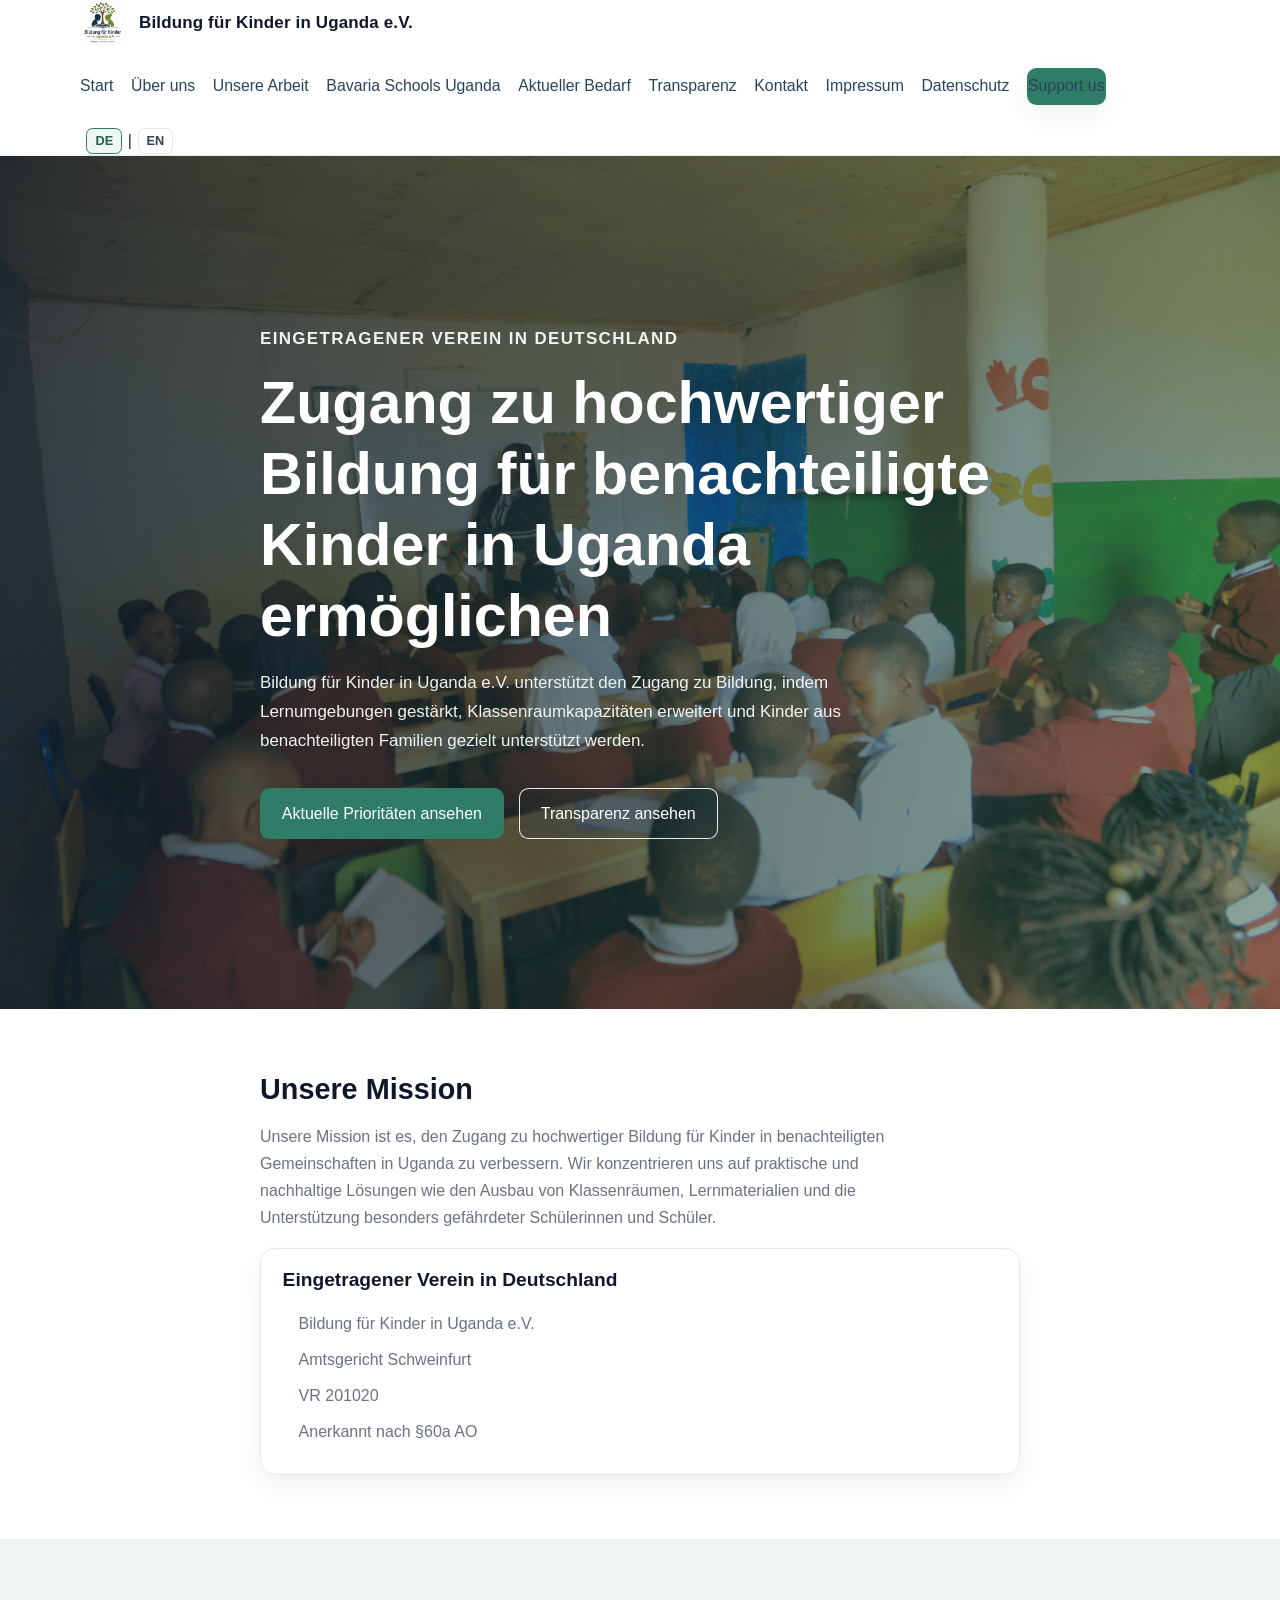
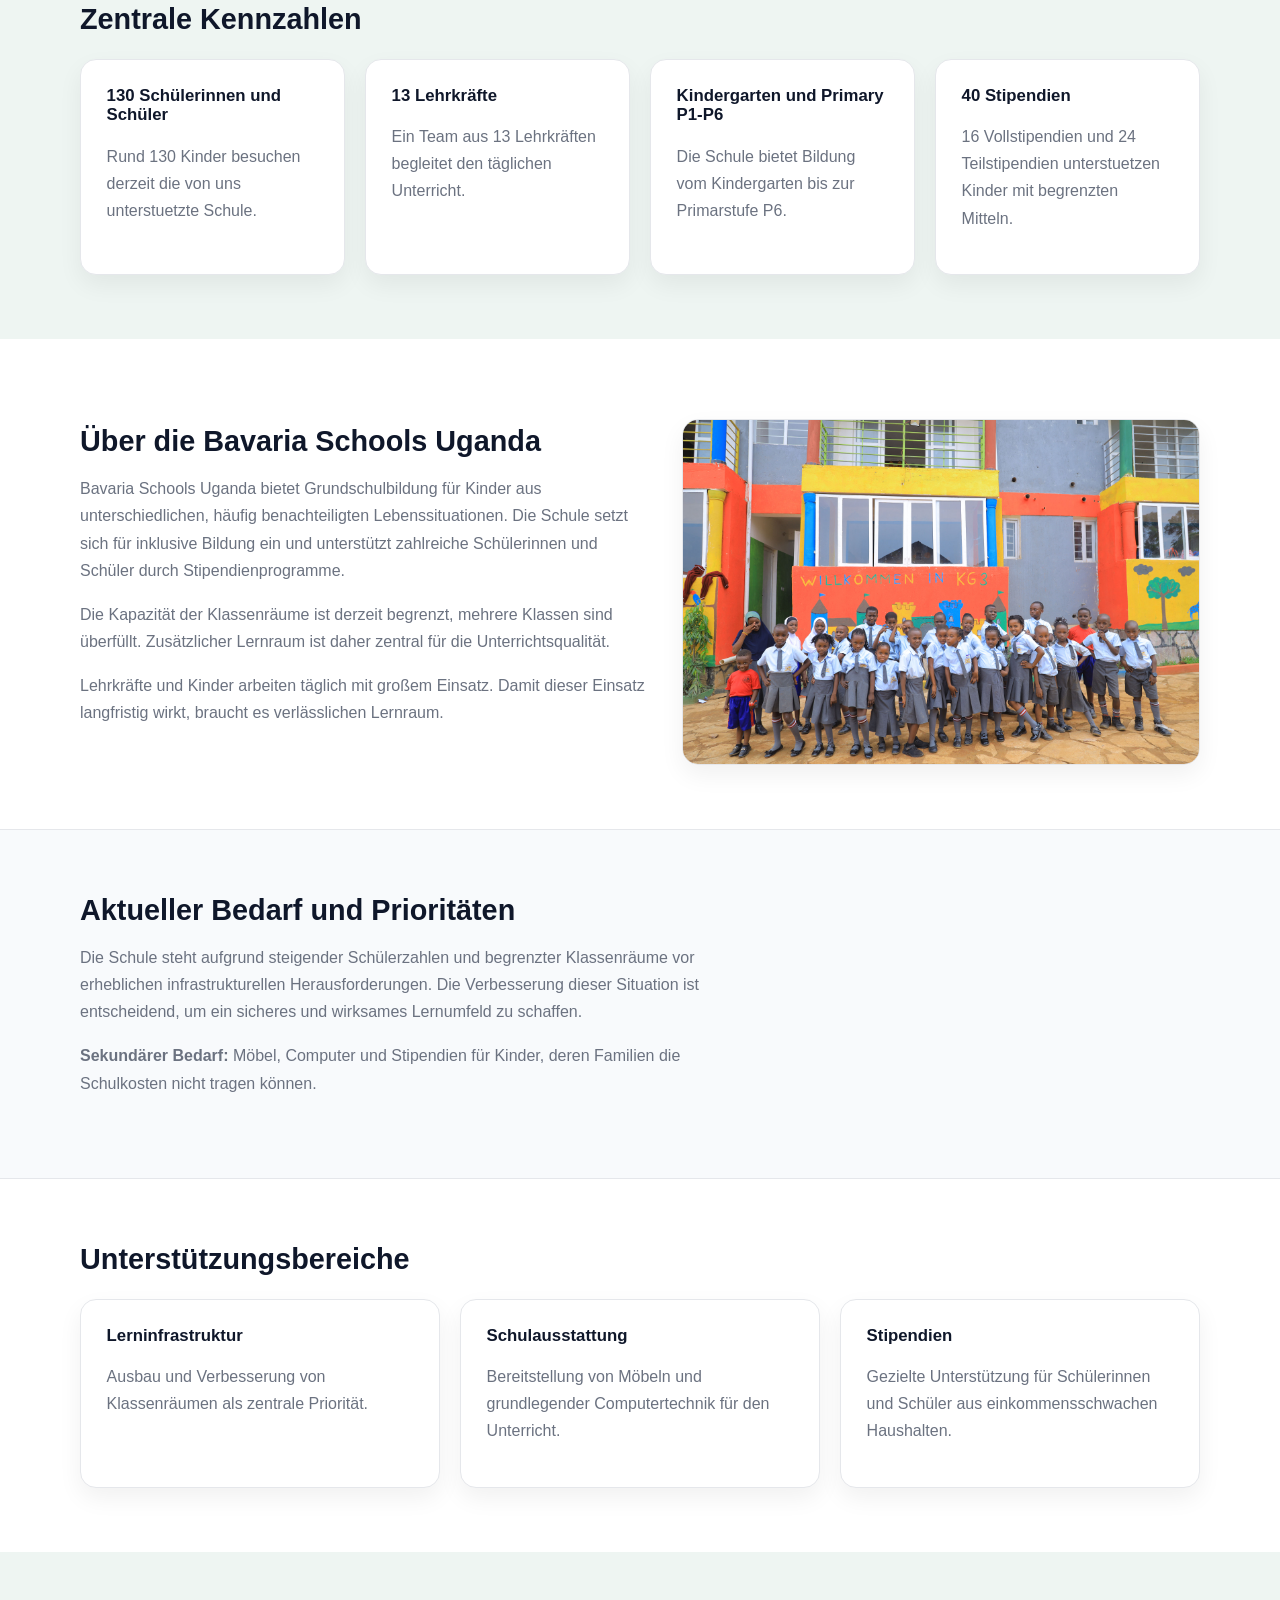
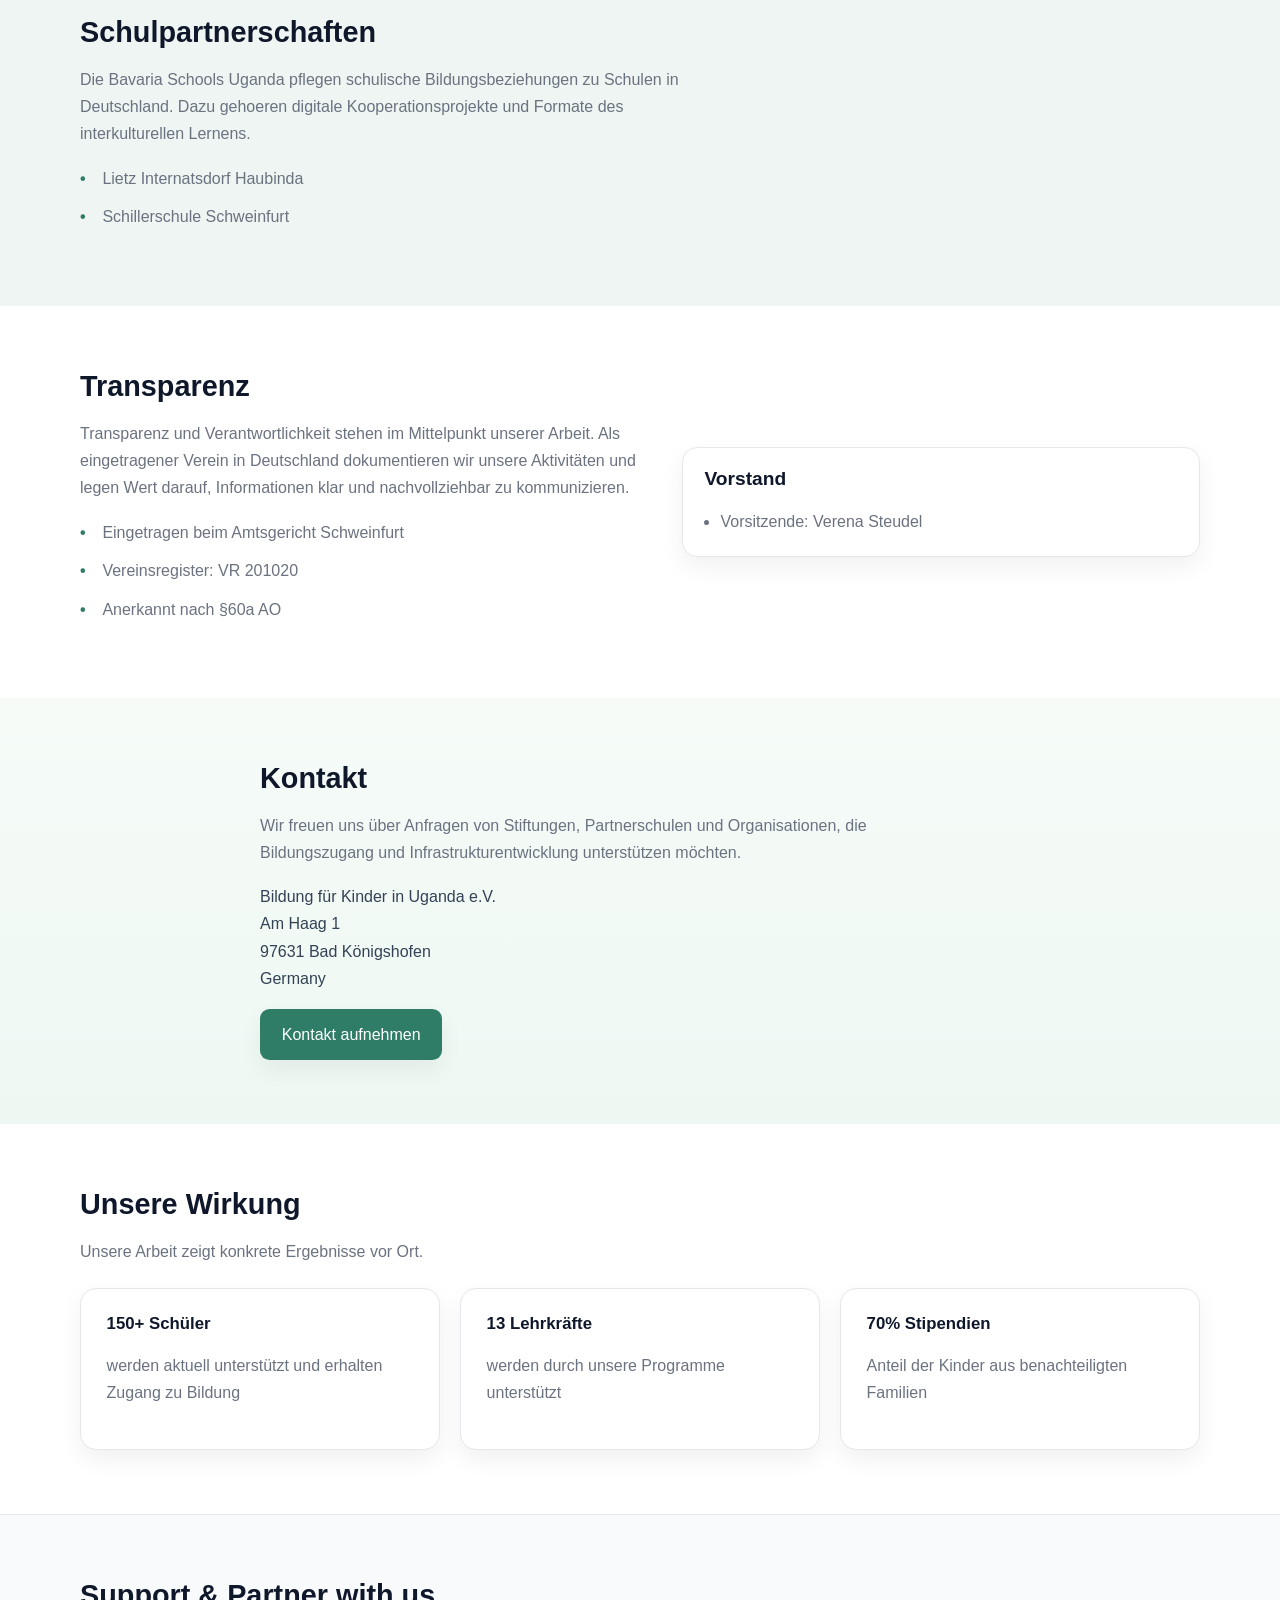
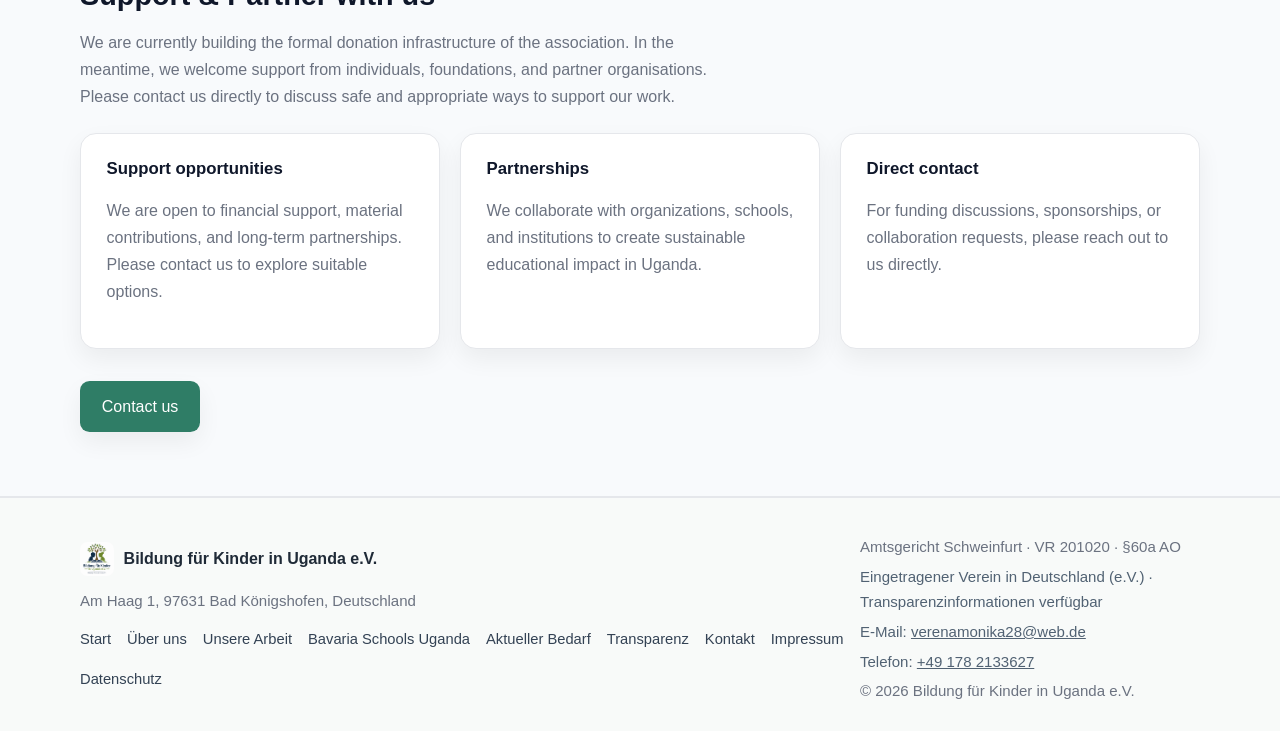
==== commit d81143c8: "Add impact section to homepage Made-with: Cursor" ====
--- a/index.html
+++ b/index.html
@@ -228,6 +228,38 @@
         </div>
       </section>
 
+      <section class="section">
+        <div class="container">
+          <h2 data-en="Our Impact">Unsere Wirkung</h2>
+          <p data-en="Our work creates measurable impact on the ground">
+            Unsere Arbeit zeigt konkrete Ergebnisse vor Ort.
+          </p>
+
+          <div class="grid grid-3 cards-3">
+            <div class="card">
+              <h3 data-en="150+ students">150+ Schüler</h3>
+              <p data-en="are currently supported and receive access to education">
+                werden aktuell unterstützt und erhalten Zugang zu Bildung
+              </p>
+            </div>
+
+            <div class="card">
+              <h3 data-en="13 teachers">13 Lehrkräfte</h3>
+              <p data-en="are supported through our programmes">
+                werden durch unsere Programme unterstützt
+              </p>
+            </div>
+
+            <div class="card">
+              <h3 data-en="70% scholarships">70% Stipendien</h3>
+              <p data-en="share of children from disadvantaged families">
+                Anteil der Kinder aus benachteiligten Familien
+              </p>
+            </div>
+          </div>
+        </div>
+      </section>
+
       <section id="donate" class="section section-highlight">
         <div class="container">
           <h2>Support & Partner with us</h2>
--- a/assets/css/styles.css
+++ b/assets/css/styles.css
@@ -1,14 +1,16 @@
 :root {
   --bg: #ffffff;
-  --text: #1a2f45;
-  --muted: #4e6174;
-  --heading: #14314f;
+  --text: #1f2a37;
+  --muted: #6b7280;
   --accent: #2f7d66;
-  --accent-dark: #235f4e;
-  --surface: #f5f9f7;
-  --surface-alt: #eef4f8;
-  --border: #d6e1e8;
-  --shadow: 0 10px 28px rgba(21, 47, 70, 0.08);
+  --accent-dark: #245f4e;
+  --heading: #0f172a;
+
+  --surface: #f8fafc;
+  --surface-alt: #eef5f2;
+  --border: #e5e7eb;
+
+  --shadow: 0 10px 25px rgba(0, 0, 0, 0.06);
 }
 
 *,
@@ -24,6 +26,7 @@
 body {
   margin: 0;
   font-family: "Inter", "Segoe UI", Roboto, Arial, sans-serif;
+  font-size: 16px;
   line-height: 1.7;
   color: var(--text);
   background: var(--bg);
@@ -49,7 +52,7 @@
 }
 
 .section {
-  padding: 5.3rem 0;
+  padding: 4rem 0;
 }
 
 .section-alt {
@@ -75,17 +78,21 @@
 }
 
 h1 {
-  font-size: clamp(2.1rem, 4.6vw, 3.4rem);
-  letter-spacing: -0.02em;
+  font-size: 2.4rem;
+  line-height: 1.2;
+  font-weight: 700;
+  color: var(--heading);
 }
 
 h2 {
-  font-size: clamp(1.55rem, 2.7vw, 2.15rem);
-  letter-spacing: -0.01em;
+  font-size: 1.8rem;
+  margin-bottom: 1rem;
+  font-weight: 600;
 }
 
 h3 {
-  font-size: clamp(1.12rem, 1.9vw, 1.34rem);
+  font-size: 1.2rem;
+  font-weight: 600;
 }
 
 p {
@@ -93,9 +100,13 @@
   color: var(--muted);
 }
 
-main p,
+main p {
+  max-width: 72ch;
+  color: var(--muted);
+}
+
 main li {
-  max-width: 74ch;
+  max-width: 72ch;
 }
 
 .skip-link {
@@ -284,11 +295,11 @@
 .btn {
   display: inline-block;
   text-decoration: none;
-  border-radius: 0.62rem;
-  padding: 0.84rem 1.28rem;
-  font-weight: 600;
+  border-radius: 0.6rem;
+  padding: 0.7rem 1.3rem;
+  font-weight: 500;
   transition: 0.2s ease;
-  box-shadow: 0 4px 12px rgba(17, 49, 34, 0.08);
+  box-shadow: var(--shadow);
 }
 
 .btn-primary {
@@ -297,7 +308,10 @@
   border: 1px solid transparent;
 }
 
-.btn-primary:hover,
+.btn-primary:hover {
+  background: var(--accent-dark);
+}
+
 .btn-primary:focus-visible {
   background: var(--accent-dark);
 }
@@ -332,10 +346,10 @@
 }
 
 .card {
-  background: #fff;
-  border: 1px solid var(--border);
-  border-radius: 0.95rem;
-  padding: 1.25rem;
+  background: #ffffff;
+  border: 1px solid var(--border);
+  border-radius: 1rem;
+  padding: 1.6rem;
   box-shadow: var(--shadow);
 }
 
